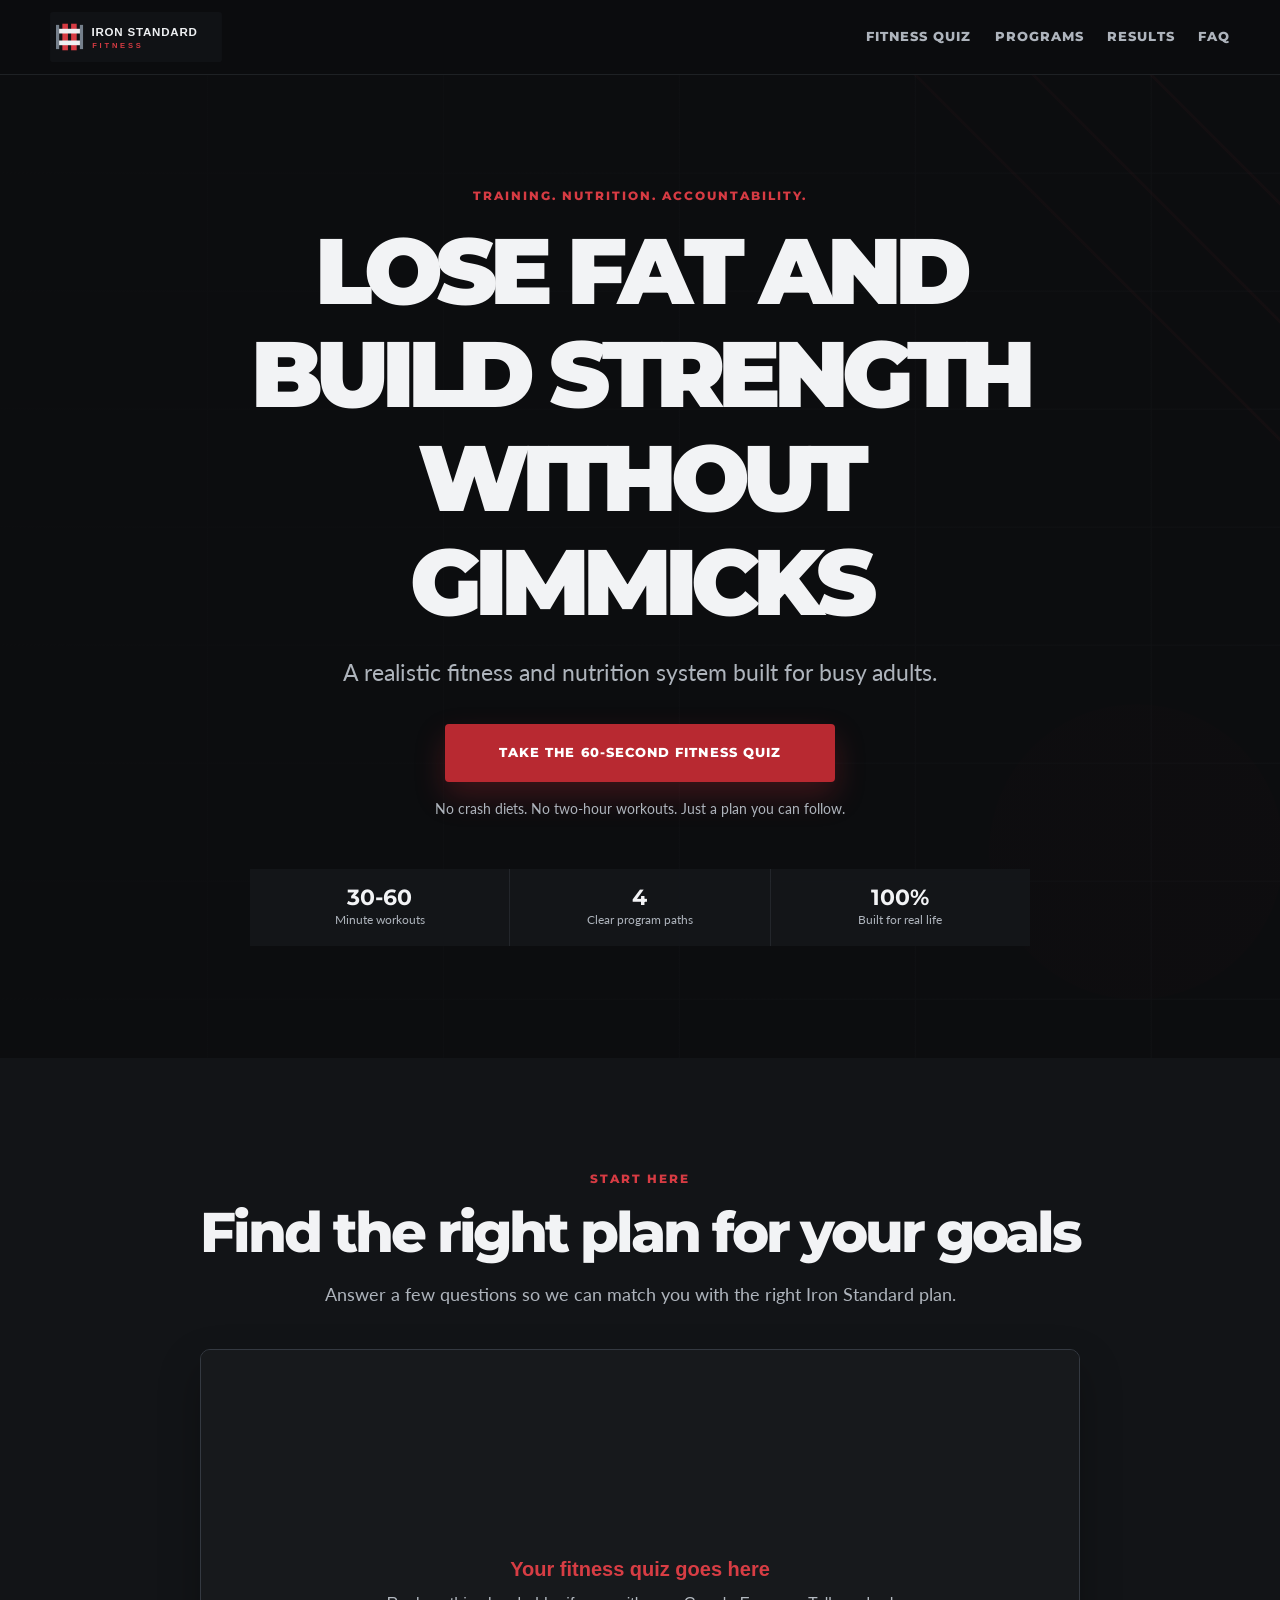
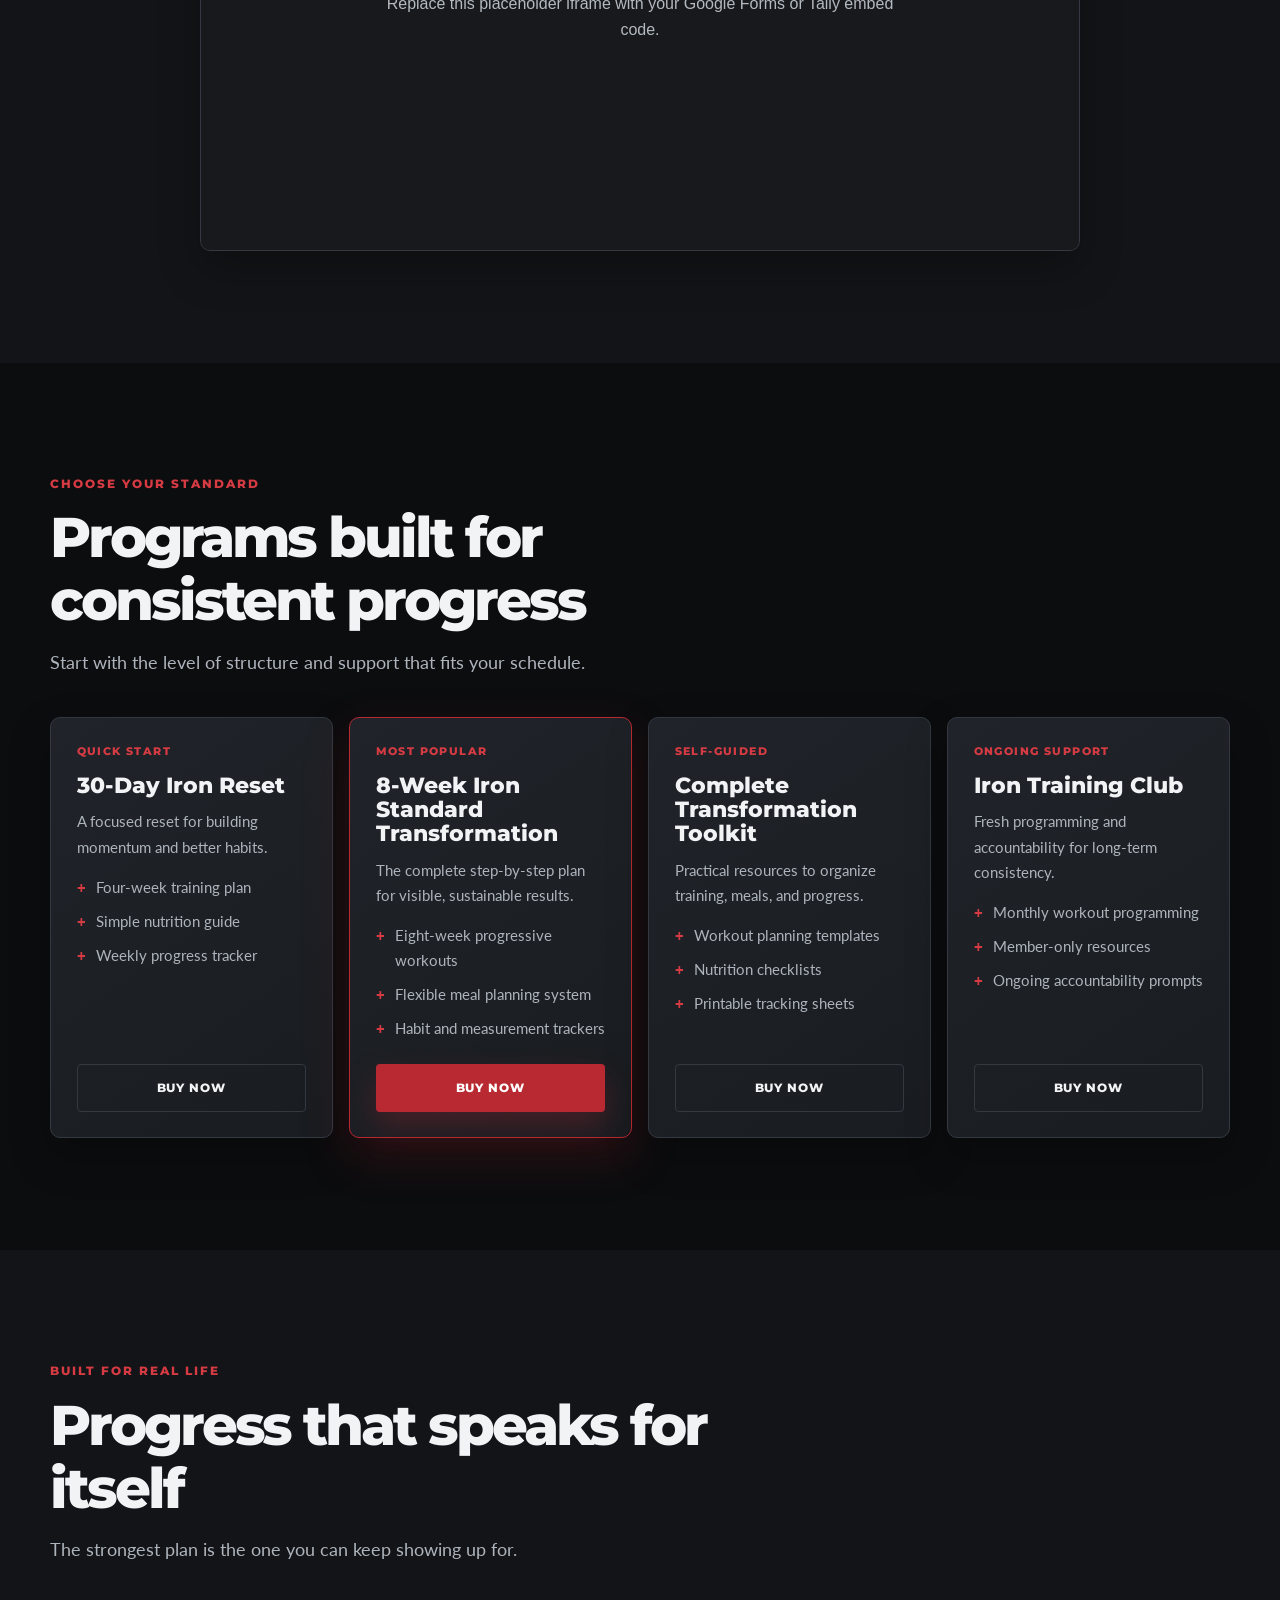
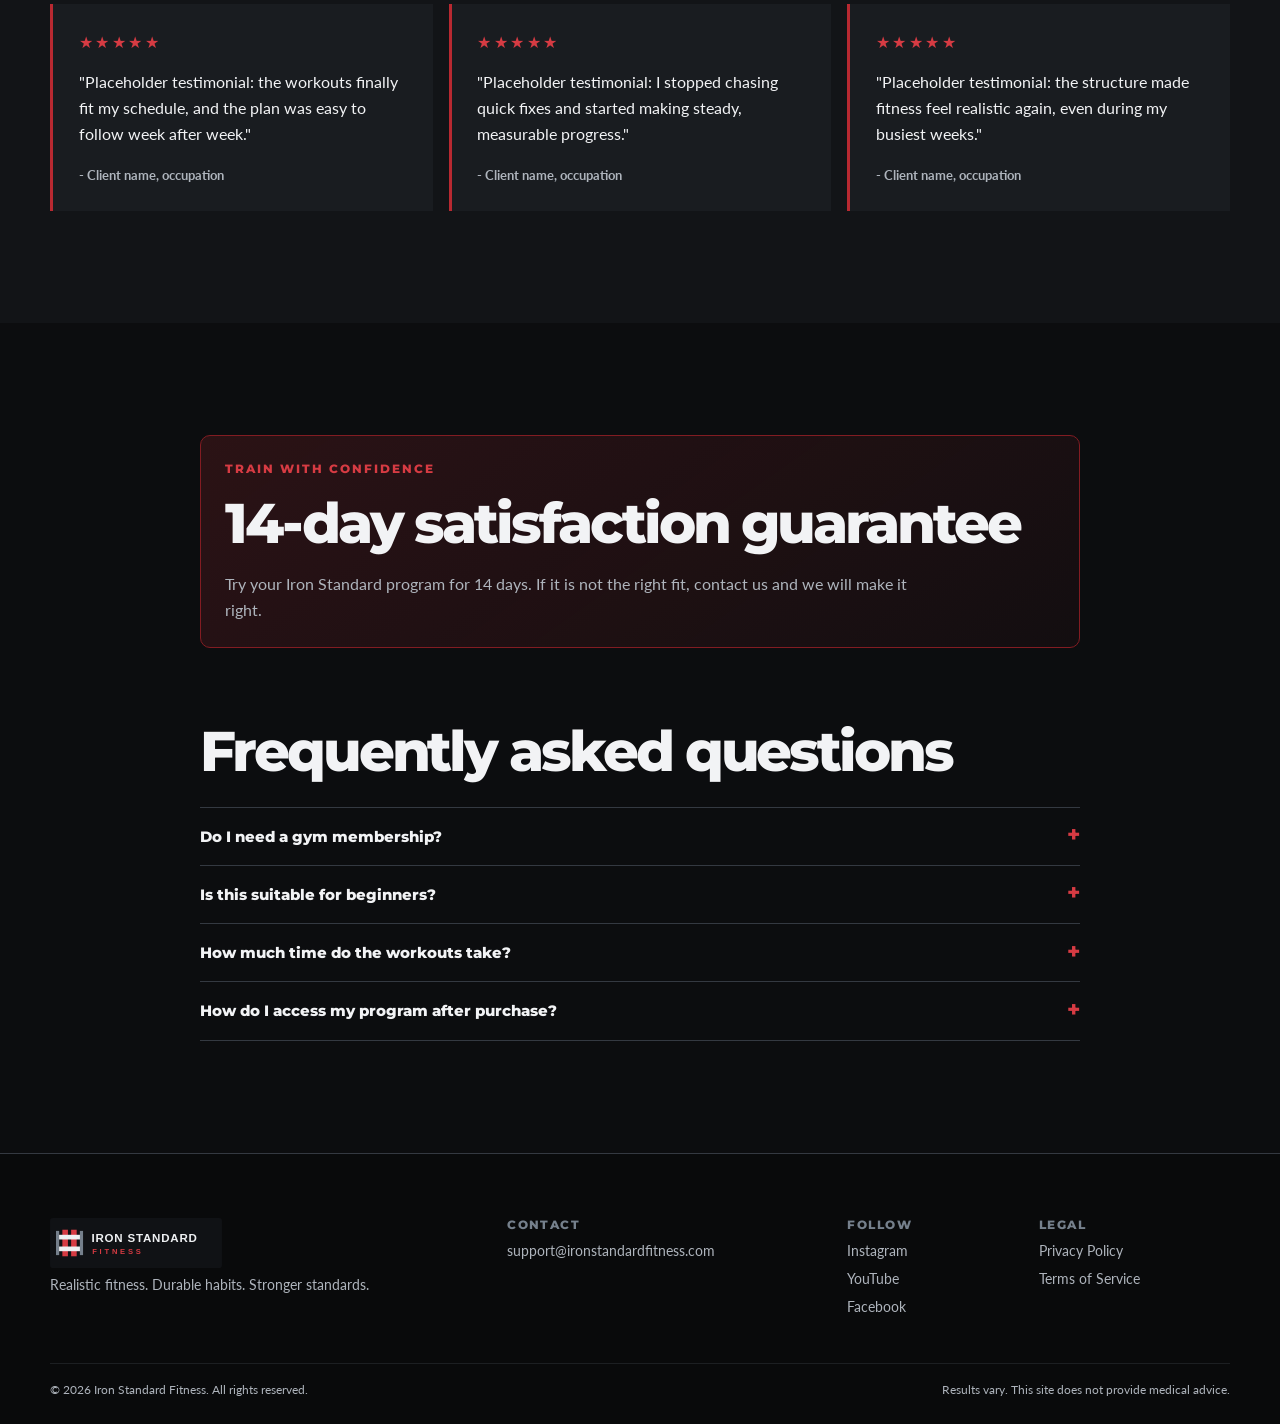
==== index.html @ e40dd0b7 "Create Iron Standard Fitness landing page" ====
<!DOCTYPE html>
<html lang="en">
  <head>
    <meta charset="UTF-8">
    <meta name="viewport" content="width=device-width, initial-scale=1.0">
    <meta
      name="description"
      content="Iron Standard Fitness provides realistic training and nutrition plans for busy adults."
    >
    <title>Iron Standard Fitness | Strength Without Gimmicks</title>

    <link rel="preconnect" href="https://fonts.googleapis.com">
    <link rel="preconnect" href="https://fonts.gstatic.com" crossorigin>
    <link
      href="https://fonts.googleapis.com/css2?family=Lato:wght@400;700;900&family=Montserrat:wght@600;700;800;900&display=swap"
      rel="stylesheet"
    >
    <link rel="stylesheet" href="styles.css">

    <!--
      Optional: add the free Google Analytics tag here after creating a GA4 property.
      Replace G-XXXXXXXXXX with your Measurement ID, then uncomment the snippet.

      <script async src="https://www.googletagmanager.com/gtag/js?id=G-XXXXXXXXXX"></script>
      <script>
        window.dataLayer = window.dataLayer || [];
        function gtag(){dataLayer.push(arguments);}
        gtag('js', new Date());
        gtag('config', 'G-XXXXXXXXXX');
      </script>
    -->
  </head>
  <body>
    <a class="skip-link" href="#main-content">Skip to content</a>

    <header class="site-header">
      <div class="container nav-wrapper">
        <a class="brand" href="#top" aria-label="Iron Standard Fitness home">
          <img src="assets/iron-standard-logo.svg" alt="Iron Standard Fitness" width="216" height="64">
        </a>

        <button
          class="menu-toggle"
          type="button"
          aria-expanded="false"
          aria-controls="primary-navigation"
        >
          <span class="sr-only">Toggle navigation</span>
          <span></span>
          <span></span>
          <span></span>
        </button>

        <nav id="primary-navigation" class="site-nav" aria-label="Primary navigation">
          <a href="#quiz">Fitness Quiz</a>
          <a href="#programs">Programs</a>
          <a href="#results">Results</a>
          <a href="#faq">FAQ</a>
        </nav>
      </div>
    </header>

    <main id="main-content">
      <section id="top" class="hero section">
        <div class="container hero-content">
          <p class="eyebrow">Training. Nutrition. Accountability.</p>
          <h1>Lose fat and build strength without gimmicks</h1>
          <p class="hero-copy">
            A realistic fitness and nutrition system built for busy adults.
          </p>
          <a class="button button-primary hero-cta" href="#quiz">
            Take the 60-second Fitness Quiz
          </a>
          <p class="hero-note">No crash diets. No two-hour workouts. Just a plan you can follow.</p>

          <div class="hero-points" aria-label="Iron Standard benefits">
            <div>
              <strong>30-60</strong>
              <span>Minute workouts</span>
            </div>
            <div>
              <strong>4</strong>
              <span>Clear program paths</span>
            </div>
            <div>
              <strong>100%</strong>
              <span>Built for real life</span>
            </div>
          </div>
        </div>
      </section>

      <section id="quiz" class="quiz section section-muted">
        <div class="container narrow">
          <p class="eyebrow">Start Here</p>
          <h2>Find the right plan for your goals</h2>
          <p class="section-copy">
            Answer a few questions so we can match you with the right Iron Standard plan.
          </p>

          <div class="quiz-frame-wrapper">
            <!--
              Replace the iframe below with the embed code from your free Google Form or
              Tally form. For Google Forms, choose Send > Embed HTML and paste that iframe.
              For Tally, choose Share > Embed and paste the generated iframe.
            -->
            <iframe
              class="quiz-frame"
              title="Iron Standard fitness quiz placeholder"
              loading="lazy"
              srcdoc="
                <!DOCTYPE html>
                <html lang='en'>
                  <head>
                    <meta name='viewport' content='width=device-width, initial-scale=1'>
                    <style>
                      body { display:grid; min-height:100vh; place-items:center; margin:0; padding:24px; background:#17191c; color:#eef0f2; font-family:Arial,sans-serif; text-align:center; box-sizing:border-box; }
                      div { max-width:520px; }
                      strong { display:block; color:#d73d44; font-size:20px; margin-bottom:10px; }
                      p { color:#b4bac1; line-height:1.6; margin:0; }
                    </style>
                  </head>
                  <body>
                    <div>
                      <strong>Your fitness quiz goes here</strong>
                      <p>Replace this placeholder iframe with your Google Forms or Tally embed code.</p>
                    </div>
                  </body>
                </html>
              "
            ></iframe>
          </div>
        </div>
      </section>

      <section id="programs" class="programs section">
        <div class="container">
          <div class="section-heading">
            <p class="eyebrow">Choose Your Standard</p>
            <h2>Programs built for consistent progress</h2>
            <p class="section-copy">
              Start with the level of structure and support that fits your schedule.
            </p>
          </div>

          <div class="program-grid">
            <article class="program-card">
              <p class="card-label">Quick Start</p>
              <h3>30-Day Iron Reset</h3>
              <p class="card-description">A focused reset for building momentum and better habits.</p>
              <ul>
                <li>Four-week training plan</li>
                <li>Simple nutrition guide</li>
                <li>Weekly progress tracker</li>
              </ul>
              <!-- Replace href="#" with the Gumroad product link, such as https://gumroad.com/l/productID -->
              <a class="button button-secondary" href="#">Buy Now</a>
            </article>

            <article class="program-card program-card-featured">
              <p class="card-label">Most Popular</p>
              <h3>8-Week Iron Standard Transformation</h3>
              <p class="card-description">The complete step-by-step plan for visible, sustainable results.</p>
              <ul>
                <li>Eight-week progressive workouts</li>
                <li>Flexible meal planning system</li>
                <li>Habit and measurement trackers</li>
              </ul>
              <!-- Replace href="#" with the Gumroad product link, such as https://gumroad.com/l/productID -->
              <a class="button button-primary" href="#">Buy Now</a>
            </article>

            <article class="program-card">
              <p class="card-label">Self-Guided</p>
              <h3>Complete Transformation Toolkit</h3>
              <p class="card-description">Practical resources to organize training, meals, and progress.</p>
              <ul>
                <li>Workout planning templates</li>
                <li>Nutrition checklists</li>
                <li>Printable tracking sheets</li>
              </ul>
              <!-- Replace href="#" with the Gumroad product link, such as https://gumroad.com/l/productID -->
              <a class="button button-secondary" href="#">Buy Now</a>
            </article>

            <article class="program-card">
              <p class="card-label">Ongoing Support</p>
              <h3>Iron Training Club</h3>
              <p class="card-description">Fresh programming and accountability for long-term consistency.</p>
              <ul>
                <li>Monthly workout programming</li>
                <li>Member-only resources</li>
                <li>Ongoing accountability prompts</li>
              </ul>
              <!-- Replace href="#" with the Gumroad product link, such as https://gumroad.com/l/productID -->
              <a class="button button-secondary" href="#">Buy Now</a>
            </article>
          </div>
        </div>
      </section>

      <section id="results" class="testimonials section section-muted">
        <div class="container">
          <div class="section-heading">
            <p class="eyebrow">Built for Real Life</p>
            <h2>Progress that speaks for itself</h2>
            <p class="section-copy">
              The strongest plan is the one you can keep showing up for.
            </p>
          </div>

          <!-- Replace these placeholders with real client quotes, used with written permission. -->
          <div class="testimonial-grid">
            <figure class="testimonial-card">
              <div class="stars" aria-label="5 out of 5 stars">&#9733;&#9733;&#9733;&#9733;&#9733;</div>
              <blockquote>
                "Placeholder testimonial: the workouts finally fit my schedule, and the plan was
                easy to follow week after week."
              </blockquote>
              <figcaption>- Client name, occupation</figcaption>
            </figure>

            <figure class="testimonial-card">
              <div class="stars" aria-label="5 out of 5 stars">&#9733;&#9733;&#9733;&#9733;&#9733;</div>
              <blockquote>
                "Placeholder testimonial: I stopped chasing quick fixes and started making steady,
                measurable progress."
              </blockquote>
              <figcaption>- Client name, occupation</figcaption>
            </figure>

            <figure class="testimonial-card">
              <div class="stars" aria-label="5 out of 5 stars">&#9733;&#9733;&#9733;&#9733;&#9733;</div>
              <blockquote>
                "Placeholder testimonial: the structure made fitness feel realistic again, even
                during my busiest weeks."
              </blockquote>
              <figcaption>- Client name, occupation</figcaption>
            </figure>
          </div>
        </div>
      </section>

      <section id="faq" class="faq section">
        <div class="container narrow">
          <div class="guarantee">
            <p class="eyebrow">Train With Confidence</p>
            <h2>14-day satisfaction guarantee</h2>
            <p>
              Try your Iron Standard program for 14 days. If it is not the right fit, contact us
              and we will make it right.
            </p>
          </div>

          <div class="faq-list">
            <h2>Frequently asked questions</h2>

            <details>
              <summary>Do I need a gym membership?</summary>
              <p>
                Not necessarily. Choose the program that matches your equipment and schedule.
                Each plan clearly explains what you need before you begin.
              </p>
            </details>

            <details>
              <summary>Is this suitable for beginners?</summary>
              <p>
                Yes. The plans are designed to be practical and easy to follow. Always consult a
                qualified healthcare professional before starting a new exercise program.
              </p>
            </details>

            <details>
              <summary>How much time do the workouts take?</summary>
              <p>
                Most sessions are designed to fit into 30 to 60 minutes, making them realistic for
                busy adults.
              </p>
            </details>

            <details>
              <summary>How do I access my program after purchase?</summary>
              <p>
                Gumroad will send your receipt and product access details to the email address used
                at checkout.
              </p>
            </details>
          </div>
        </div>
      </section>
    </main>

    <footer class="site-footer">
      <div class="container footer-grid">
        <div>
          <a class="brand footer-brand" href="#top" aria-label="Iron Standard Fitness home">
            <img src="assets/iron-standard-logo.svg" alt="Iron Standard Fitness" width="216" height="64">
          </a>
          <p>Realistic fitness. Durable habits. Stronger standards.</p>
        </div>

        <div>
          <h2>Contact</h2>
          <a href="mailto:support@ironstandardfitness.com">support@ironstandardfitness.com</a>
        </div>

        <div>
          <h2>Follow</h2>
          <a href="#" aria-label="Iron Standard Fitness on Instagram">Instagram</a>
          <a href="#" aria-label="Iron Standard Fitness on YouTube">YouTube</a>
          <a href="#" aria-label="Iron Standard Fitness on Facebook">Facebook</a>
        </div>

        <div>
          <h2>Legal</h2>
          <a href="#">Privacy Policy</a>
          <a href="#">Terms of Service</a>
        </div>
      </div>

      <div class="container footer-bottom">
        <p>&copy; <span id="current-year">2026</span> Iron Standard Fitness. All rights reserved.</p>
        <p>Results vary. This site does not provide medical advice.</p>
      </div>
    </footer>

    <!--
      Optional Gumroad checkout pop-up integration:
      1. Replace each product button href="#" with your Gumroad product URL:
         https://gumroad.com/l/productID
      2. Add class="gumroad-button" to each Gumroad anchor.
      3. Uncomment the free Gumroad script below before the closing body tag.

      <script src="https://gumroad.com/js/gumroad.js"></script>
    -->
    <script src="script.js"></script>
  </body>
</html>
---- styles.css ----
:root {
  --color-bg: #0c0d0f;
  --color-bg-soft: #121417;
  --color-panel: #191c20;
  --color-panel-raised: #20242a;
  --color-border: #343941;
  --color-text: #f2f3f5;
  --color-text-muted: #aeb4bc;
  --color-accent: #b82931;
  --color-accent-bright: #d63b43;
  --color-accent-dark: #821c22;
  --color-steel: #75808c;
  --shadow-card: 0 18px 42px rgba(0, 0, 0, 0.25);
  --shadow-accent: 0 14px 30px rgba(184, 41, 49, 0.28);
  --font-heading: "Montserrat", Arial, sans-serif;
  --font-body: "Lato", Arial, sans-serif;
  --container: 1180px;
  --radius: 10px;
}

* {
  box-sizing: border-box;
}

html {
  scroll-behavior: smooth;
}

body {
  margin: 0;
  background: var(--color-bg);
  color: var(--color-text);
  font-family: var(--font-body);
  font-size: 1rem;
  line-height: 1.65;
}

body.nav-open {
  overflow: hidden;
}

img {
  display: block;
  max-width: 100%;
}

a {
  color: inherit;
  text-decoration: none;
}

h1,
h2,
h3 {
  margin-top: 0;
  color: var(--color-text);
  font-family: var(--font-heading);
  line-height: 1.12;
}

h1 {
  max-width: 900px;
  margin-bottom: 1.25rem;
  font-size: clamp(2.65rem, 10vw, 5.8rem);
  font-weight: 900;
  letter-spacing: -0.075em;
  text-transform: uppercase;
}

h2 {
  margin-bottom: 1rem;
  font-size: clamp(2rem, 7vw, 3.5rem);
  font-weight: 800;
  letter-spacing: -0.055em;
}

h3 {
  margin-bottom: 0.8rem;
  font-size: 1.35rem;
  font-weight: 800;
}

p {
  margin-top: 0;
}

.container {
  width: min(100% - 2rem, var(--container));
  margin-inline: auto;
}

.narrow {
  max-width: 880px;
}

.section {
  padding: 5.5rem 0;
}

.section-muted {
  background: var(--color-bg-soft);
}

.section-heading {
  max-width: 740px;
  margin-bottom: 2.5rem;
}

.section-copy {
  max-width: 720px;
  margin-bottom: 2.5rem;
  color: var(--color-text-muted);
  font-size: 1.1rem;
}

.eyebrow {
  margin-bottom: 0.75rem;
  color: var(--color-accent-bright);
  font-family: var(--font-heading);
  font-size: 0.74rem;
  font-weight: 800;
  letter-spacing: 0.17em;
  text-transform: uppercase;
}

.skip-link {
  position: fixed;
  top: -100px;
  left: 1rem;
  z-index: 100;
  padding: 0.7rem 1rem;
  background: var(--color-text);
  color: var(--color-bg);
  font-weight: 900;
}

.skip-link:focus {
  top: 1rem;
}

.site-header {
  position: sticky;
  top: 0;
  z-index: 20;
  border-bottom: 1px solid rgba(117, 128, 140, 0.18);
  background: rgba(12, 13, 15, 0.94);
  backdrop-filter: blur(16px);
}

.nav-wrapper {
  display: flex;
  min-height: 74px;
  align-items: center;
  justify-content: space-between;
}

.brand img {
  width: 172px;
  height: auto;
}

.menu-toggle {
  display: grid;
  width: 46px;
  height: 42px;
  cursor: pointer;
  place-content: center;
  gap: 5px;
  border: 1px solid var(--color-border);
  border-radius: 6px;
  background: transparent;
}

.menu-toggle span:not(.sr-only) {
  display: block;
  width: 20px;
  height: 2px;
  background: var(--color-text);
  transition: transform 180ms ease, opacity 180ms ease;
}

.menu-toggle[aria-expanded="true"] span:nth-of-type(2) {
  transform: translateY(7px) rotate(45deg);
}

.menu-toggle[aria-expanded="true"] span:nth-of-type(3) {
  opacity: 0;
}

.menu-toggle[aria-expanded="true"] span:nth-of-type(4) {
  transform: translateY(-7px) rotate(-45deg);
}

.site-nav {
  position: fixed;
  inset: 74px 0 auto;
  display: none;
  padding: 1.4rem 1rem 1.6rem;
  border-bottom: 1px solid var(--color-border);
  background: var(--color-bg-soft);
  box-shadow: var(--shadow-card);
}

.site-nav.is-open {
  display: grid;
  gap: 0.2rem;
}

.site-nav a {
  padding: 0.8rem 0;
  color: var(--color-text-muted);
  font-family: var(--font-heading);
  font-size: 0.82rem;
  font-weight: 800;
  letter-spacing: 0.08em;
  text-transform: uppercase;
  transition: color 180ms ease;
}

.site-nav a:hover,
.site-nav a:focus-visible {
  color: var(--color-accent-bright);
}

.hero {
  display: grid;
  min-height: calc(100vh - 74px);
  align-items: center;
  background:
    linear-gradient(90deg, rgba(12, 13, 15, 0.98), rgba(12, 13, 15, 0.79)),
    url("assets/hero-grid.svg") center / cover;
  text-align: center;
}

.hero-content {
  display: grid;
  justify-items: center;
}

.hero-copy {
  max-width: 660px;
  margin-bottom: 2rem;
  color: var(--color-text-muted);
  font-size: clamp(1.12rem, 3.6vw, 1.42rem);
}

.hero-note {
  margin: 1rem 0 0;
  color: var(--color-text-muted);
  font-size: 0.87rem;
}

.button {
  display: inline-flex;
  min-height: 48px;
  align-items: center;
  justify-content: center;
  padding: 0.8rem 1.1rem;
  border: 1px solid transparent;
  border-radius: 4px;
  font-family: var(--font-heading);
  font-size: 0.78rem;
  font-weight: 800;
  letter-spacing: 0.08em;
  line-height: 1.3;
  text-align: center;
  text-transform: uppercase;
  transition: background-color 180ms ease, border-color 180ms ease, box-shadow 180ms ease,
    transform 180ms ease;
}

.button:hover,
.button:focus-visible {
  transform: translateY(-3px);
}

.button-primary {
  background: var(--color-accent);
  color: #ffffff;
  box-shadow: var(--shadow-accent);
}

.button-primary:hover,
.button-primary:focus-visible {
  background: var(--color-accent-bright);
}

.button-secondary {
  border-color: var(--color-border);
  background: transparent;
  color: var(--color-text);
}

.button-secondary:hover,
.button-secondary:focus-visible {
  border-color: var(--color-accent-bright);
  background: var(--color-accent-dark);
}

.hero-cta {
  width: min(100%, 390px);
  min-height: 58px;
  padding-inline: 1.45rem;
  font-size: 0.84rem;
}

.hero-points {
  display: grid;
  width: min(100%, 780px);
  margin-top: 3rem;
  gap: 1px;
  background: rgba(117, 128, 140, 0.22);
}

.hero-points div {
  display: grid;
  padding: 1rem 0.7rem;
  background: rgba(18, 20, 23, 0.92);
}

.hero-points strong {
  color: var(--color-text);
  font-family: var(--font-heading);
  font-size: 1.35rem;
  line-height: 1.15;
}

.hero-points span {
  color: var(--color-text-muted);
  font-size: 0.76rem;
}

.quiz {
  text-align: center;
}

.quiz .section-copy {
  margin-inline: auto;
}

.quiz-frame-wrapper {
  overflow: hidden;
  border: 1px solid var(--color-border);
  border-radius: var(--radius);
  background: var(--color-panel);
  box-shadow: var(--shadow-card);
}

.quiz-frame {
  display: block;
  width: 100%;
  min-height: 500px;
  border: 0;
}

.program-grid {
  display: grid;
  gap: 1rem;
}

.program-card {
  display: flex;
  min-height: 100%;
  flex-direction: column;
  padding: 1.35rem;
  border: 1px solid var(--color-border);
  border-radius: var(--radius);
  background: linear-gradient(145deg, var(--color-panel-raised), var(--color-panel));
  box-shadow: var(--shadow-card);
}

.program-card-featured {
  border-color: var(--color-accent);
  box-shadow: 0 18px 46px rgba(130, 28, 34, 0.26);
}

.card-label {
  margin-bottom: 0.7rem;
  color: var(--color-accent-bright);
  font-family: var(--font-heading);
  font-size: 0.68rem;
  font-weight: 800;
  letter-spacing: 0.13em;
  text-transform: uppercase;
}

.card-description {
  color: var(--color-text-muted);
  font-size: 0.95rem;
}

.program-card ul {
  display: grid;
  margin: 0 0 1.45rem;
  padding: 0;
  gap: 0.6rem;
  color: var(--color-text-muted);
  font-size: 0.93rem;
  list-style: none;
}

.program-card li {
  position: relative;
  padding-left: 1.2rem;
}

.program-card li::before {
  position: absolute;
  top: 0;
  left: 0;
  color: var(--color-accent-bright);
  content: "+";
  font-weight: 900;
}

.program-card .button {
  width: 100%;
  margin-top: auto;
}

.testimonial-grid {
  display: grid;
  gap: 1rem;
}

.testimonial-card {
  margin: 0;
  padding: 1.35rem;
  border-left: 3px solid var(--color-accent);
  background: var(--color-panel);
}

.stars {
  margin-bottom: 0.8rem;
  color: var(--color-accent-bright);
  font-size: 0.98rem;
  letter-spacing: 0.16em;
}

blockquote {
  margin: 0 0 1rem;
  color: var(--color-text);
  font-size: 1rem;
}

figcaption {
  color: var(--color-text-muted);
  font-size: 0.84rem;
  font-weight: 700;
}

.guarantee {
  margin-bottom: 4.5rem;
  padding: 1.5rem;
  border: 1px solid var(--color-accent-dark);
  border-radius: var(--radius);
  background: linear-gradient(145deg, rgba(184, 41, 49, 0.18), rgba(130, 28, 34, 0.06));
}

.guarantee p:last-child {
  max-width: 700px;
  margin-bottom: 0;
  color: var(--color-text-muted);
}

.faq-list h2 {
  margin-bottom: 1.5rem;
}

details {
  border-top: 1px solid var(--color-border);
}

details:last-child {
  border-bottom: 1px solid var(--color-border);
}

summary {
  position: relative;
  padding: 1rem 2rem 1rem 0;
  cursor: pointer;
  font-family: var(--font-heading);
  font-size: 0.95rem;
  font-weight: 800;
  list-style: none;
}

summary::-webkit-details-marker {
  display: none;
}

summary::after {
  position: absolute;
  top: 0.95rem;
  right: 0;
  color: var(--color-accent-bright);
  content: "+";
  font-size: 1.4rem;
  line-height: 1;
}

details[open] summary::after {
  content: "-";
}

details p {
  padding-right: 1.5rem;
  color: var(--color-text-muted);
}

.site-footer {
  padding: 4rem 0 1.5rem;
  border-top: 1px solid var(--color-border);
  background: #090a0b;
}

.footer-grid {
  display: grid;
  gap: 2rem;
}

.footer-brand {
  display: inline-block;
  margin-bottom: 0.7rem;
}

.site-footer h2 {
  margin-bottom: 0.55rem;
  color: var(--color-steel);
  font-size: 0.76rem;
  letter-spacing: 0.12em;
  text-transform: uppercase;
}

.site-footer p,
.site-footer a {
  color: var(--color-text-muted);
  font-size: 0.86rem;
}

.site-footer a {
  display: block;
  width: fit-content;
  margin-bottom: 0.32rem;
  transition: color 180ms ease;
}

.site-footer a:hover,
.site-footer a:focus-visible {
  color: var(--color-accent-bright);
}

.footer-bottom {
  display: flex;
  margin-top: 2.5rem;
  flex-direction: column;
  gap: 0.2rem;
  padding-top: 1rem;
  border-top: 1px solid rgba(117, 128, 140, 0.18);
}

.footer-bottom p {
  margin-bottom: 0;
  font-size: 0.74rem;
}

.sr-only {
  position: absolute;
  width: 1px;
  height: 1px;
  overflow: hidden;
  margin: -1px;
  padding: 0;
  border: 0;
  clip: rect(0, 0, 0, 0);
  white-space: nowrap;
}

@media (min-width: 520px) {
  .hero-points {
    grid-template-columns: repeat(3, 1fr);
  }

  .footer-grid {
    grid-template-columns: repeat(2, 1fr);
  }
}

@media (min-width: 760px) {
  .section {
    padding: 7rem 0;
  }

  .menu-toggle {
    display: none;
  }

  .site-nav {
    position: static;
    display: flex;
    gap: 1.45rem;
    padding: 0;
    border: 0;
    background: transparent;
    box-shadow: none;
  }

  .site-nav a {
    padding: 0.5rem 0;
  }

  .program-grid,
  .testimonial-grid {
    grid-template-columns: repeat(2, 1fr);
  }

  .program-card,
  .testimonial-card {
    padding: 1.6rem;
  }

  .footer-grid {
    grid-template-columns: 2fr 1.45fr 0.75fr 0.9fr;
  }

  .footer-bottom {
    flex-direction: row;
    justify-content: space-between;
  }
}

@media (min-width: 1100px) {
  .program-grid {
    grid-template-columns: repeat(4, 1fr);
  }

  .testimonial-grid {
    grid-template-columns: repeat(3, 1fr);
  }
}

@media (prefers-reduced-motion: reduce) {
  *,
  *::before,
  *::after {
    scroll-behavior: auto !important;
    transition-duration: 0.01ms !important;
  }
}
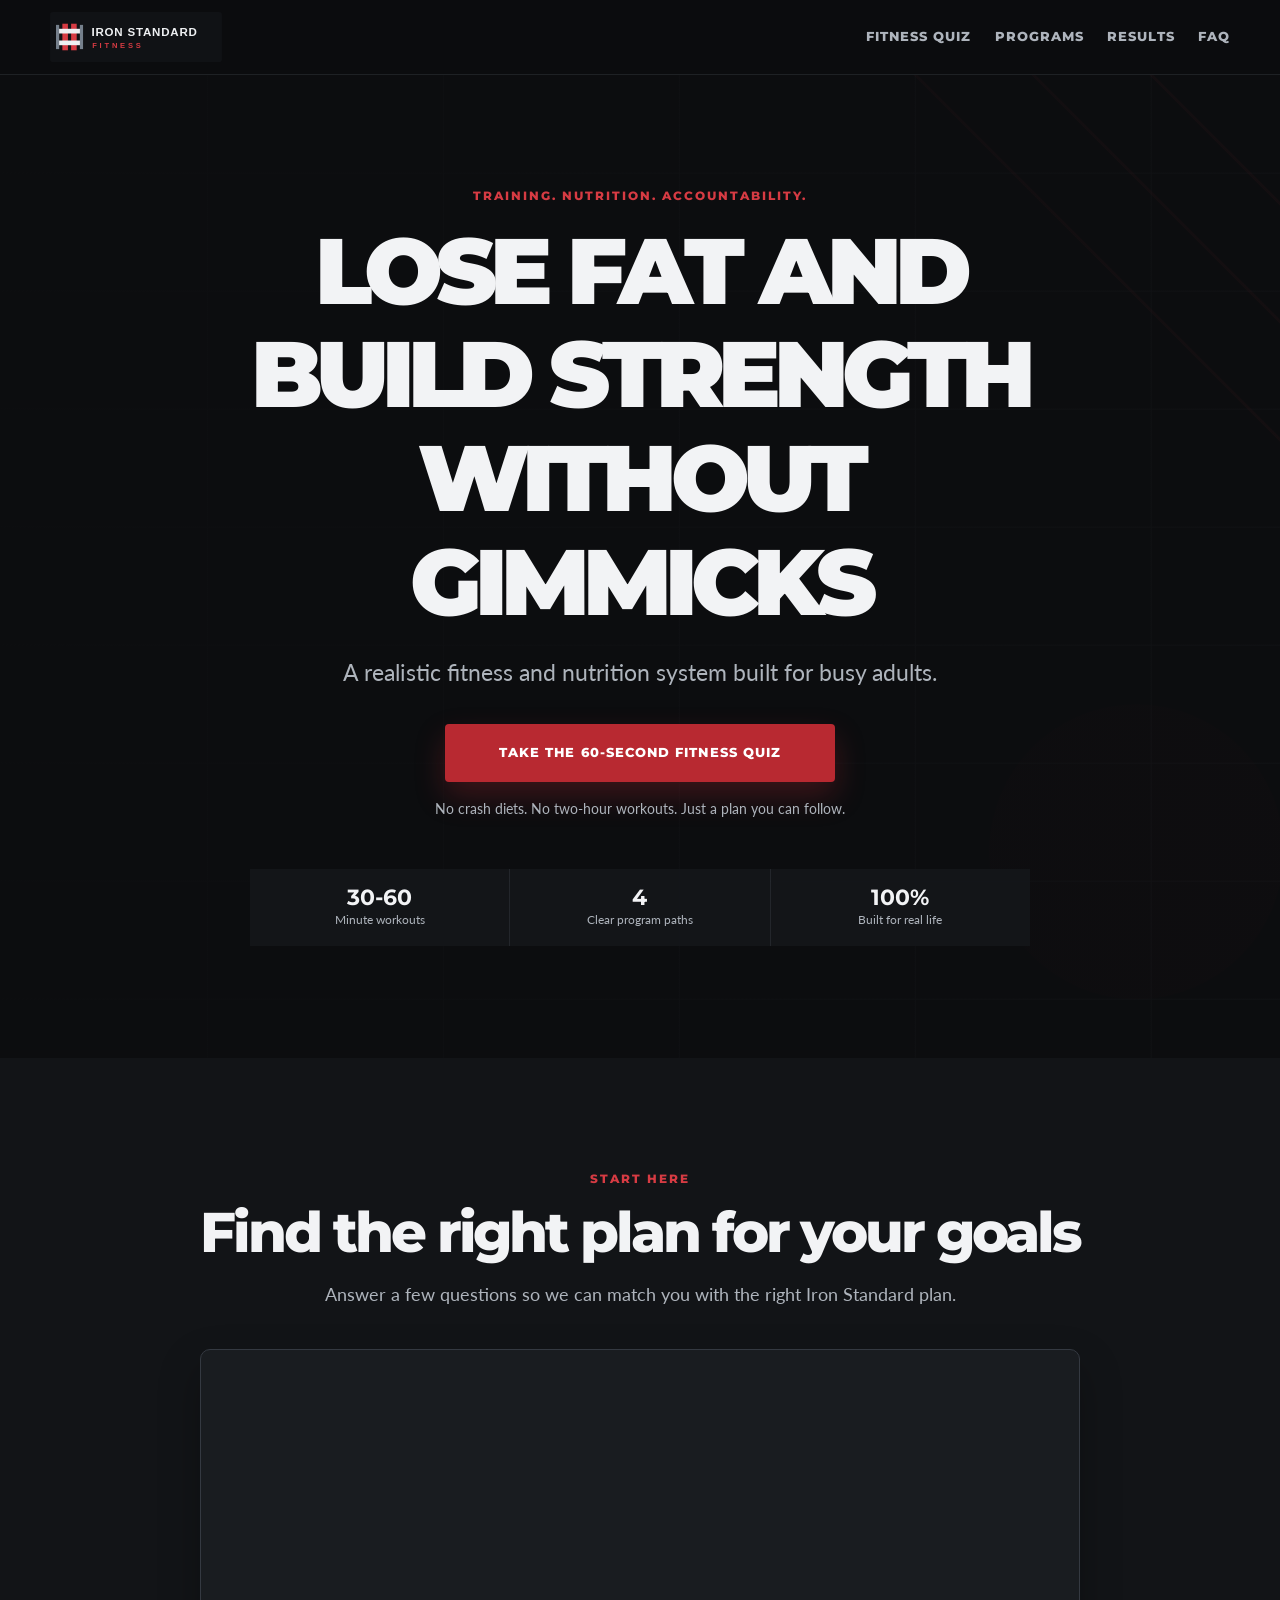
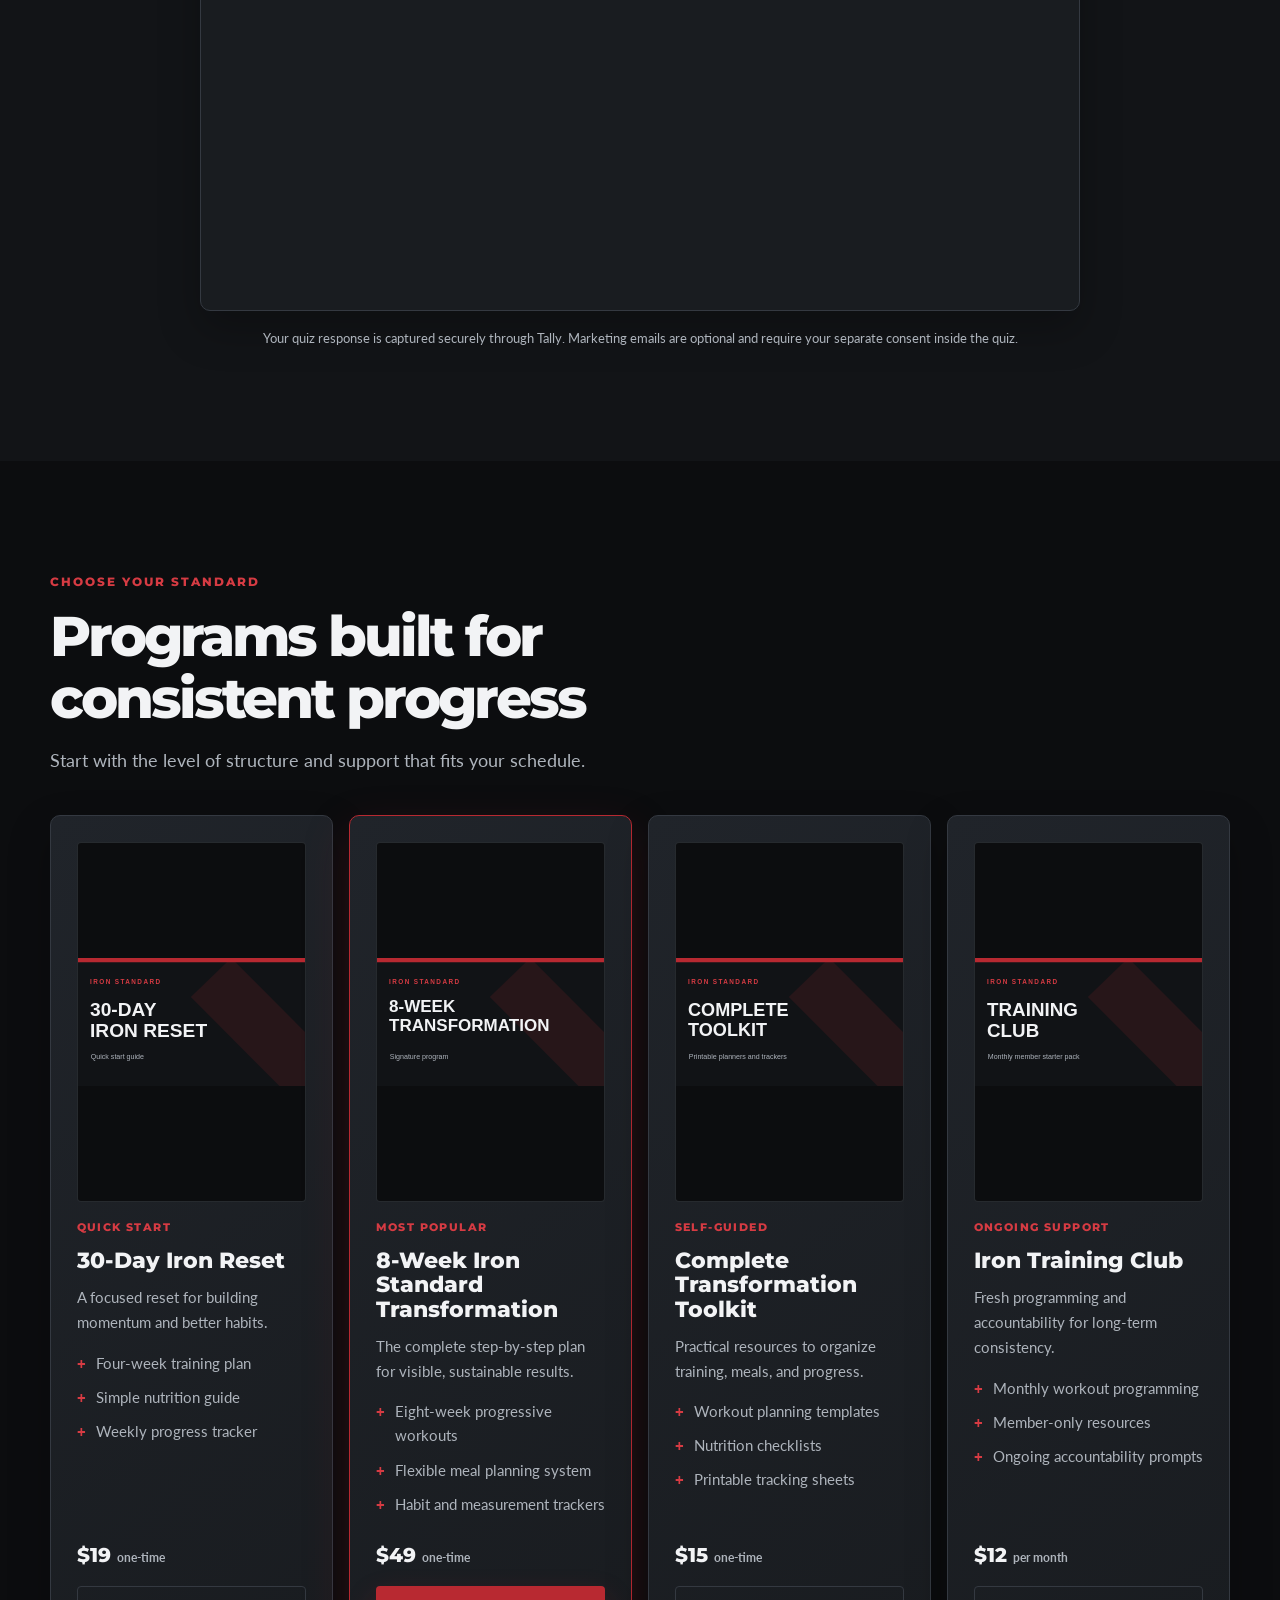
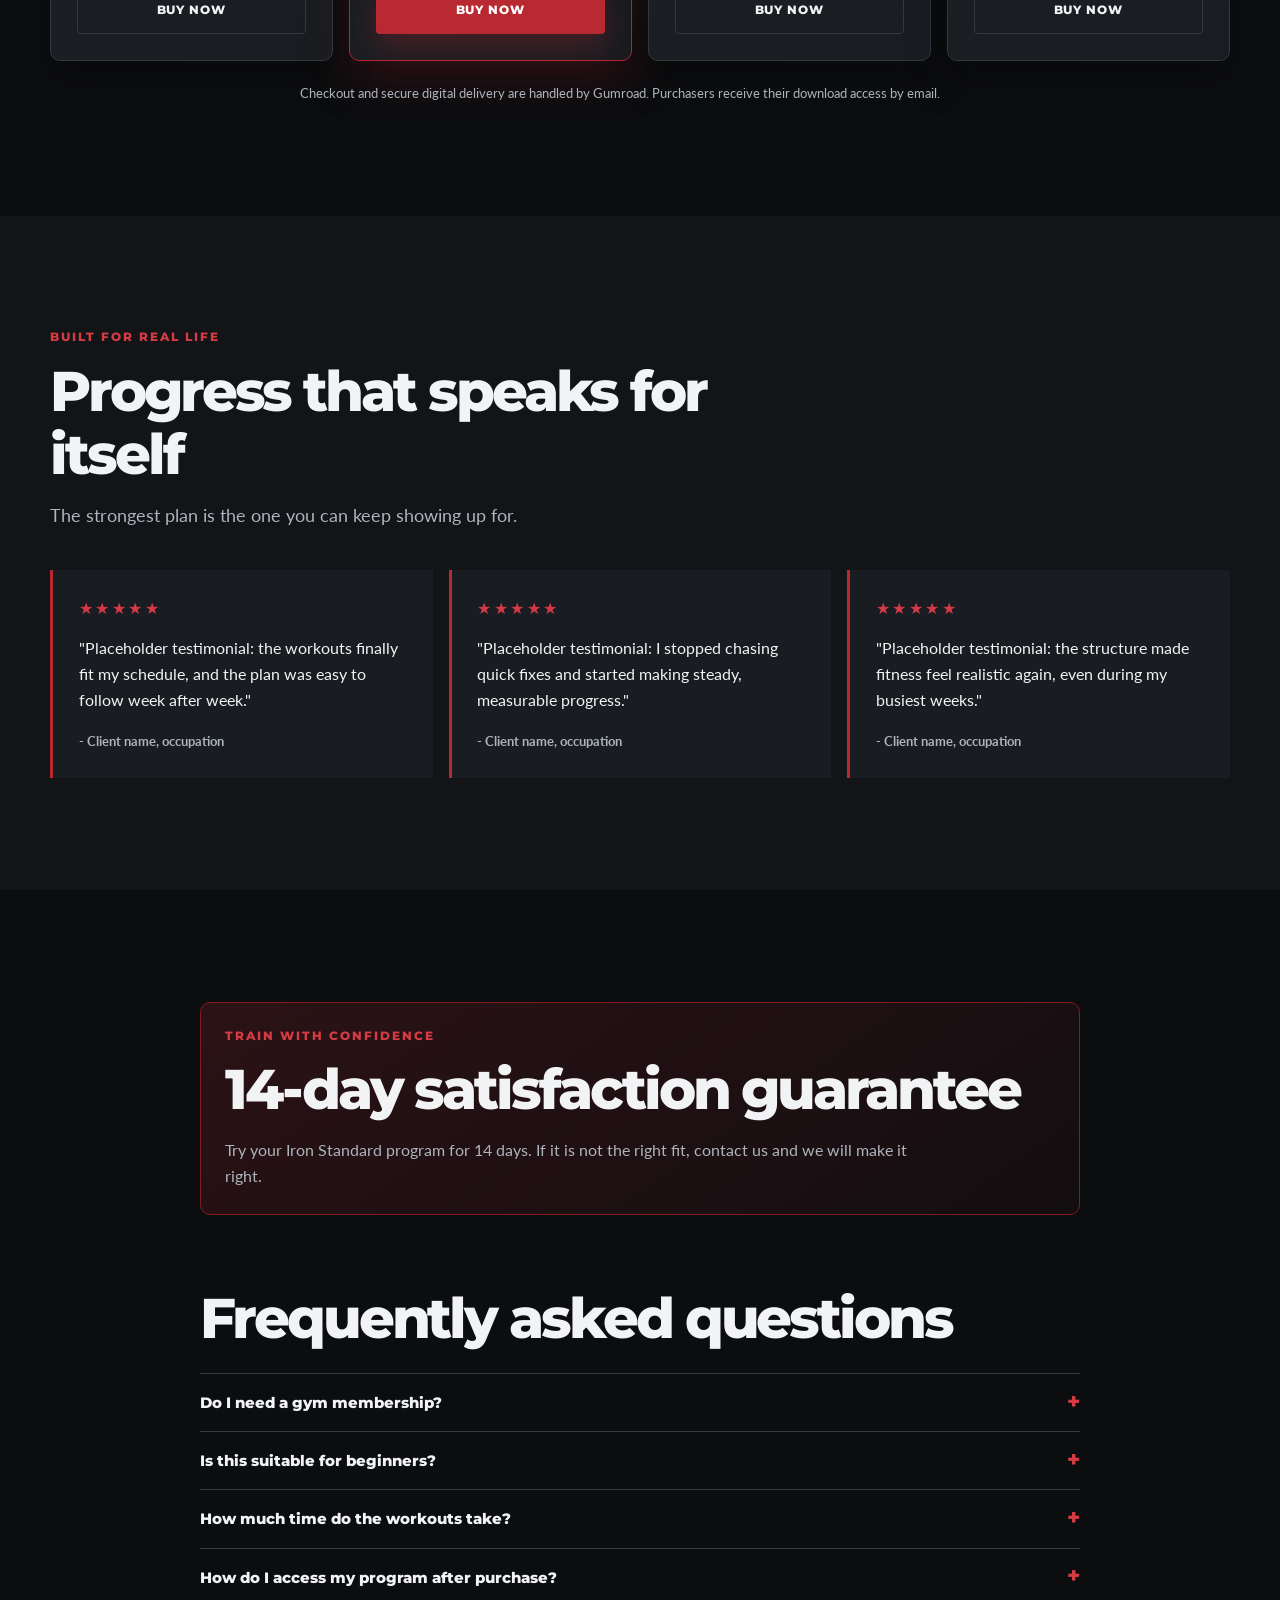
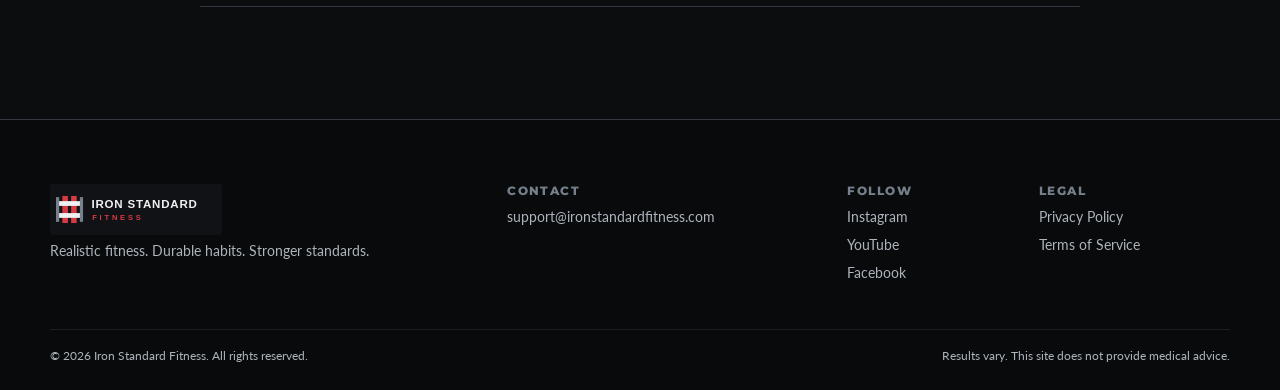
==== commit 402dc666: "Launch fitness quiz and Gumroad product storefront" ====
--- a/index.html
+++ b/index.html
@@ -16,6 +16,7 @@
       rel="stylesheet"
     >
     <link rel="stylesheet" href="styles.css">
+    <script src="https://tally.so/widgets/embed.js"></script>
 
     <!--
       Optional: add the free Google Analytics tag here after creating a GA4 property.
@@ -100,36 +101,30 @@
 
           <div class="quiz-frame-wrapper">
             <!--
-              Replace the iframe below with the embed code from your free Google Form or
-              Tally form. For Google Forms, choose Send > Embed HTML and paste that iframe.
-              For Tally, choose Share > Embed and paste the generated iframe.
+              This free Tally standard embed captures quiz submissions in the Tally dashboard.
+              The email question is used for lead follow-up. Marketing consent is optional.
             -->
             <iframe
               class="quiz-frame"
-              title="Iron Standard fitness quiz placeholder"
+              data-tally-src="https://tally.so/embed/EkMYR4?alignLeft=1&hideTitle=1&transparentBackground=1&dynamicHeight=1"
+              src="https://tally.so/embed/EkMYR4?alignLeft=1&hideTitle=1&transparentBackground=1"
+              title="Iron Standard 60-Second Fitness Quiz"
               loading="lazy"
-              srcdoc="
-                <!DOCTYPE html>
-                <html lang='en'>
-                  <head>
-                    <meta name='viewport' content='width=device-width, initial-scale=1'>
-                    <style>
-                      body { display:grid; min-height:100vh; place-items:center; margin:0; padding:24px; background:#17191c; color:#eef0f2; font-family:Arial,sans-serif; text-align:center; box-sizing:border-box; }
-                      div { max-width:520px; }
-                      strong { display:block; color:#d73d44; font-size:20px; margin-bottom:10px; }
-                      p { color:#b4bac1; line-height:1.6; margin:0; }
-                    </style>
-                  </head>
-                  <body>
-                    <div>
-                      <strong>Your fitness quiz goes here</strong>
-                      <p>Replace this placeholder iframe with your Google Forms or Tally embed code.</p>
-                    </div>
-                  </body>
-                </html>
-              "
+              width="100%"
+              height="560"
+              frameborder="0"
+              marginheight="0"
+              marginwidth="0"
             ></iframe>
           </div>
+          <p class="quiz-privacy">
+            Your quiz response is captured securely through Tally. Marketing emails are optional
+            and require your separate consent inside the quiz.
+          </p>
+          <p class="quiz-success" hidden>
+            Quiz received. Review the programs below and choose the starting point that fits your
+            schedule.
+          </p>
         </div>
       </section>
 
@@ -145,6 +140,14 @@
 
           <div class="program-grid">
             <article class="program-card">
+              <img
+                class="program-art"
+                src="assets/product-reset.svg"
+                alt=""
+                width="640"
+                height="360"
+                loading="lazy"
+              >
               <p class="card-label">Quick Start</p>
               <h3>30-Day Iron Reset</h3>
               <p class="card-description">A focused reset for building momentum and better habits.</p>
@@ -153,11 +156,20 @@
                 <li>Simple nutrition guide</li>
                 <li>Weekly progress tracker</li>
               </ul>
-              <!-- Replace href="#" with the Gumroad product link, such as https://gumroad.com/l/productID -->
-              <a class="button button-secondary" href="#">Buy Now</a>
+              <p class="program-price">$19 <span>one-time</span></p>
+              <!-- Gumroad product URL is applied from STORE_CONFIG in script.js after seller setup. -->
+              <a class="button button-secondary product-button" href="#" data-product="reset">Coming Soon</a>
             </article>
 
             <article class="program-card program-card-featured">
+              <img
+                class="program-art"
+                src="assets/product-transformation.svg"
+                alt=""
+                width="640"
+                height="360"
+                loading="lazy"
+              >
               <p class="card-label">Most Popular</p>
               <h3>8-Week Iron Standard Transformation</h3>
               <p class="card-description">The complete step-by-step plan for visible, sustainable results.</p>
@@ -166,11 +178,20 @@
                 <li>Flexible meal planning system</li>
                 <li>Habit and measurement trackers</li>
               </ul>
-              <!-- Replace href="#" with the Gumroad product link, such as https://gumroad.com/l/productID -->
-              <a class="button button-primary" href="#">Buy Now</a>
+              <p class="program-price">$49 <span>one-time</span></p>
+              <!-- Gumroad product URL is applied from STORE_CONFIG in script.js after seller setup. -->
+              <a class="button button-primary product-button" href="#" data-product="transformation">Coming Soon</a>
             </article>
 
             <article class="program-card">
+              <img
+                class="program-art"
+                src="assets/product-toolkit.svg"
+                alt=""
+                width="640"
+                height="360"
+                loading="lazy"
+              >
               <p class="card-label">Self-Guided</p>
               <h3>Complete Transformation Toolkit</h3>
               <p class="card-description">Practical resources to organize training, meals, and progress.</p>
@@ -179,11 +200,20 @@
                 <li>Nutrition checklists</li>
                 <li>Printable tracking sheets</li>
               </ul>
-              <!-- Replace href="#" with the Gumroad product link, such as https://gumroad.com/l/productID -->
-              <a class="button button-secondary" href="#">Buy Now</a>
+              <p class="program-price">$15 <span>one-time</span></p>
+              <!-- Gumroad product URL is applied from STORE_CONFIG in script.js after seller setup. -->
+              <a class="button button-secondary product-button" href="#" data-product="toolkit">Coming Soon</a>
             </article>
 
             <article class="program-card">
+              <img
+                class="program-art"
+                src="assets/product-club.svg"
+                alt=""
+                width="640"
+                height="360"
+                loading="lazy"
+              >
               <p class="card-label">Ongoing Support</p>
               <h3>Iron Training Club</h3>
               <p class="card-description">Fresh programming and accountability for long-term consistency.</p>
@@ -192,10 +222,15 @@
                 <li>Member-only resources</li>
                 <li>Ongoing accountability prompts</li>
               </ul>
-              <!-- Replace href="#" with the Gumroad product link, such as https://gumroad.com/l/productID -->
-              <a class="button button-secondary" href="#">Buy Now</a>
+              <p class="program-price">$12 <span>per month</span></p>
+              <!-- Gumroad product URL is applied from STORE_CONFIG in script.js after seller setup. -->
+              <a class="button button-secondary product-button" href="#" data-product="club">Coming Soon</a>
             </article>
           </div>
+          <p class="checkout-note">
+            Checkout and secure digital delivery are handled by Gumroad. Purchasers receive their
+            download access by email.
+          </p>
         </div>
       </section>
 
@@ -326,13 +361,10 @@
     </footer>
 
     <!--
-      Optional Gumroad checkout pop-up integration:
-      1. Replace each product button href="#" with your Gumroad product URL:
-         https://gumroad.com/l/productID
-      2. Add class="gumroad-button" to each Gumroad anchor.
-      3. Uncomment the free Gumroad script below before the closing body tag.
-
-      <script src="https://gumroad.com/js/gumroad.js"></script>
+      Gumroad setup:
+      Paste each published Gumroad product URL into STORE_CONFIG in script.js.
+      Direct Gumroad links keep checkout reliable on a static GitHub Pages site.
+      Gumroad records the purchaser email entered during checkout and emails product access.
     -->
     <script src="script.js"></script>
   </body>
--- a/styles.css
+++ b/styles.css
@@ -349,8 +349,24 @@
 .quiz-frame {
   display: block;
   width: 100%;
-  min-height: 500px;
+  min-height: 560px;
   border: 0;
+}
+
+.quiz-privacy,
+.quiz-success,
+.checkout-note {
+  margin: 1rem auto 0;
+  color: var(--color-text-muted);
+  font-size: 0.84rem;
+}
+
+.quiz-success {
+  padding: 0.8rem 1rem;
+  border: 1px solid var(--color-accent-dark);
+  border-radius: 5px;
+  background: rgba(184, 41, 49, 0.12);
+  color: var(--color-text);
 }
 
 .program-grid {
@@ -369,9 +385,32 @@
   box-shadow: var(--shadow-card);
 }
 
+.program-art {
+  width: 100%;
+  margin-bottom: 1.1rem;
+  border: 1px solid rgba(117, 128, 140, 0.25);
+  border-radius: 4px;
+  background: var(--color-bg);
+}
+
 .program-card-featured {
   border-color: var(--color-accent);
   box-shadow: 0 18px 46px rgba(130, 28, 34, 0.26);
+}
+
+.program-price {
+  margin: auto 0 0.85rem;
+  color: var(--color-text);
+  font-family: var(--font-heading);
+  font-size: 1.25rem;
+  font-weight: 800;
+}
+
+.program-price span {
+  color: var(--color-text-muted);
+  font-family: var(--font-body);
+  font-size: 0.78rem;
+  font-weight: 700;
 }
 
 .card-label {
@@ -415,7 +454,22 @@
 
 .program-card .button {
   width: 100%;
-  margin-top: auto;
+}
+
+.button-disabled,
+.button-disabled:hover,
+.button-disabled:focus-visible {
+  cursor: not-allowed;
+  border-color: var(--color-border);
+  background: rgba(117, 128, 140, 0.12);
+  color: var(--color-text-muted);
+  box-shadow: none;
+  transform: none;
+}
+
+.checkout-note {
+  max-width: 680px;
+  margin-top: 1.35rem;
 }
 
 .testimonial-grid {
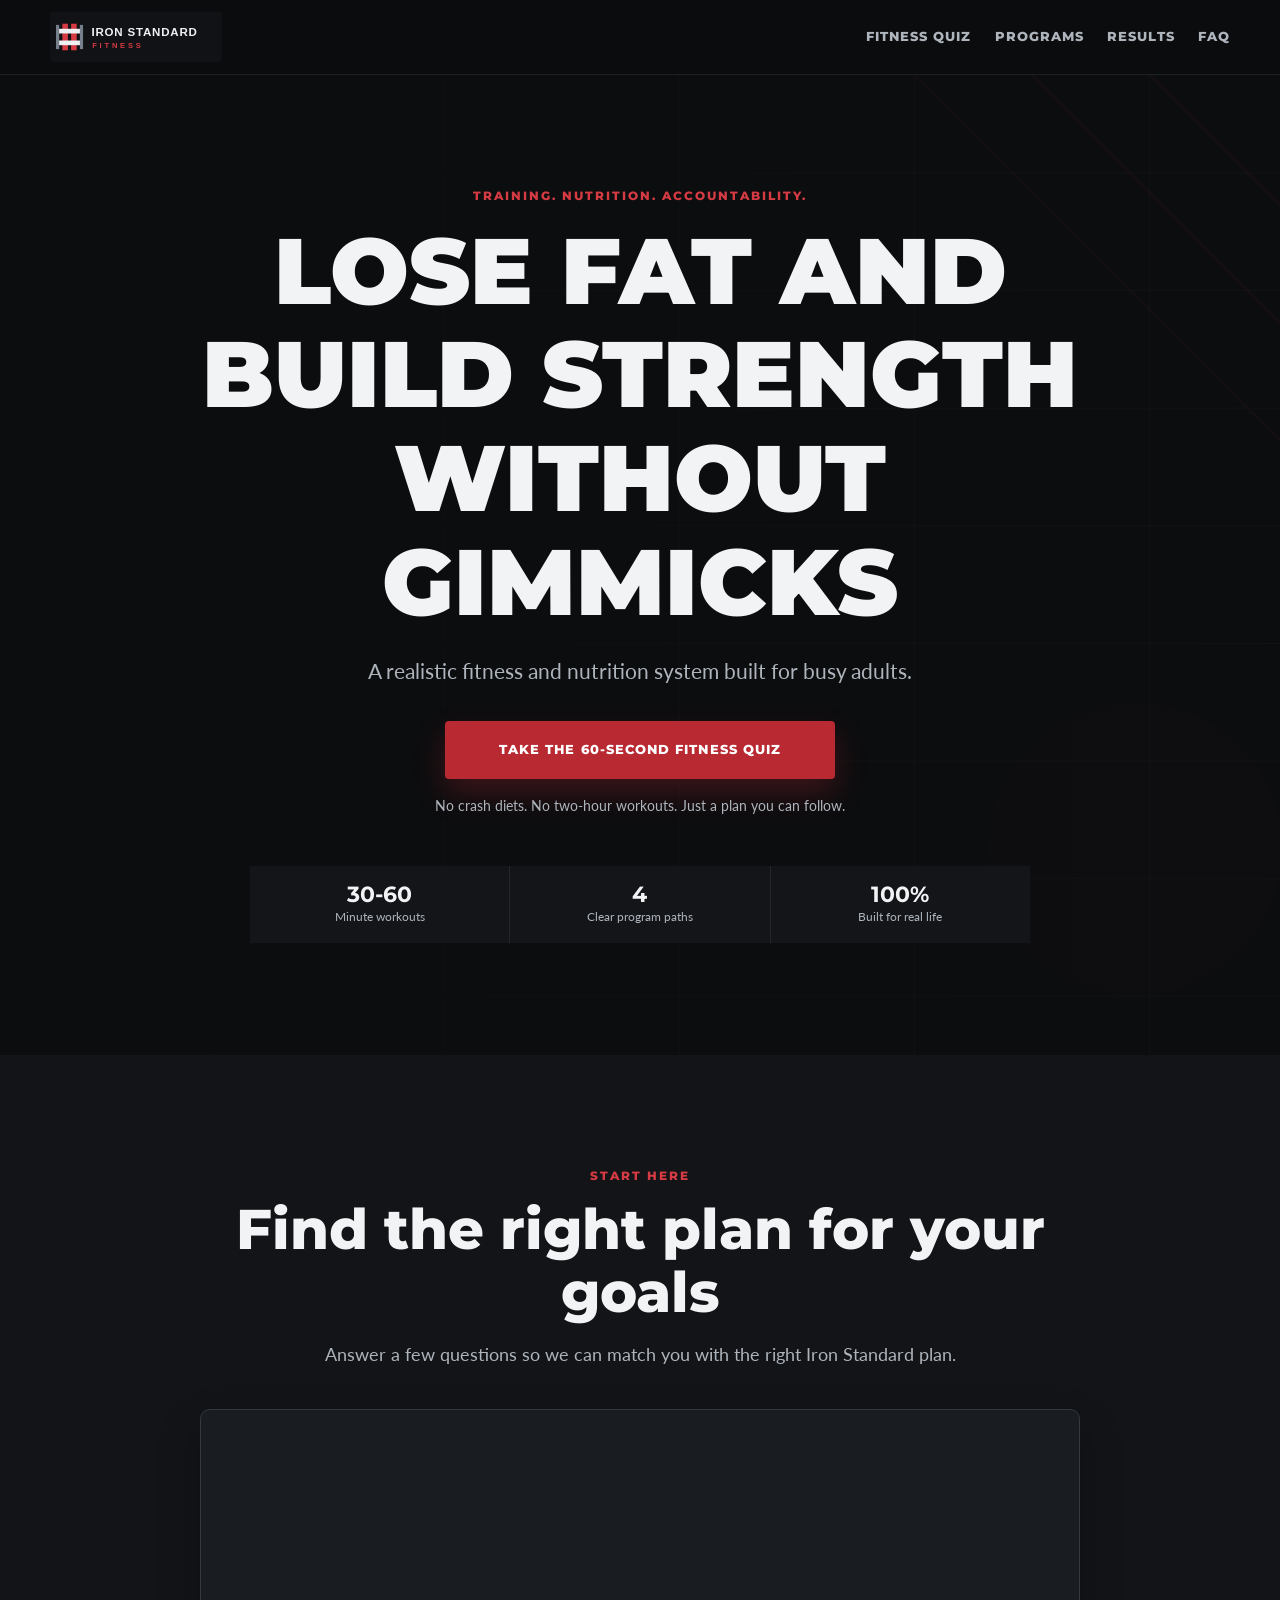
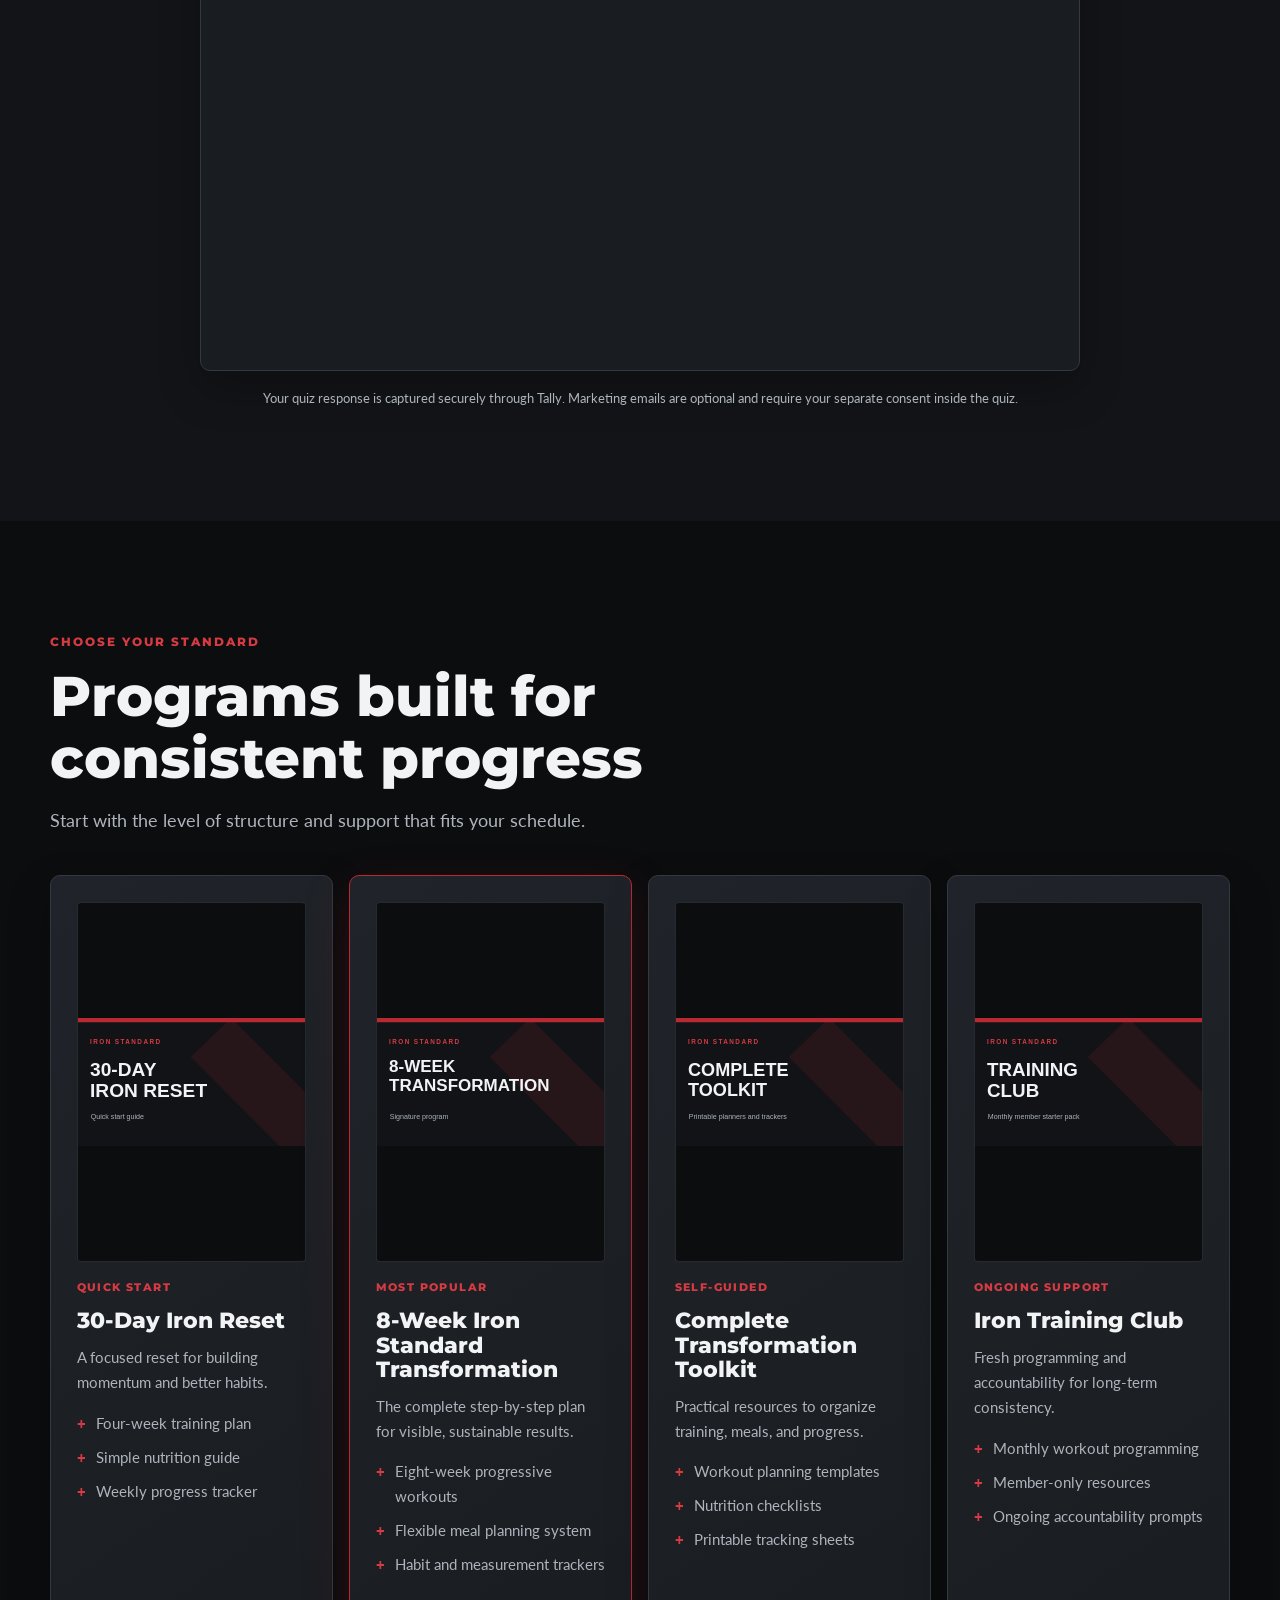
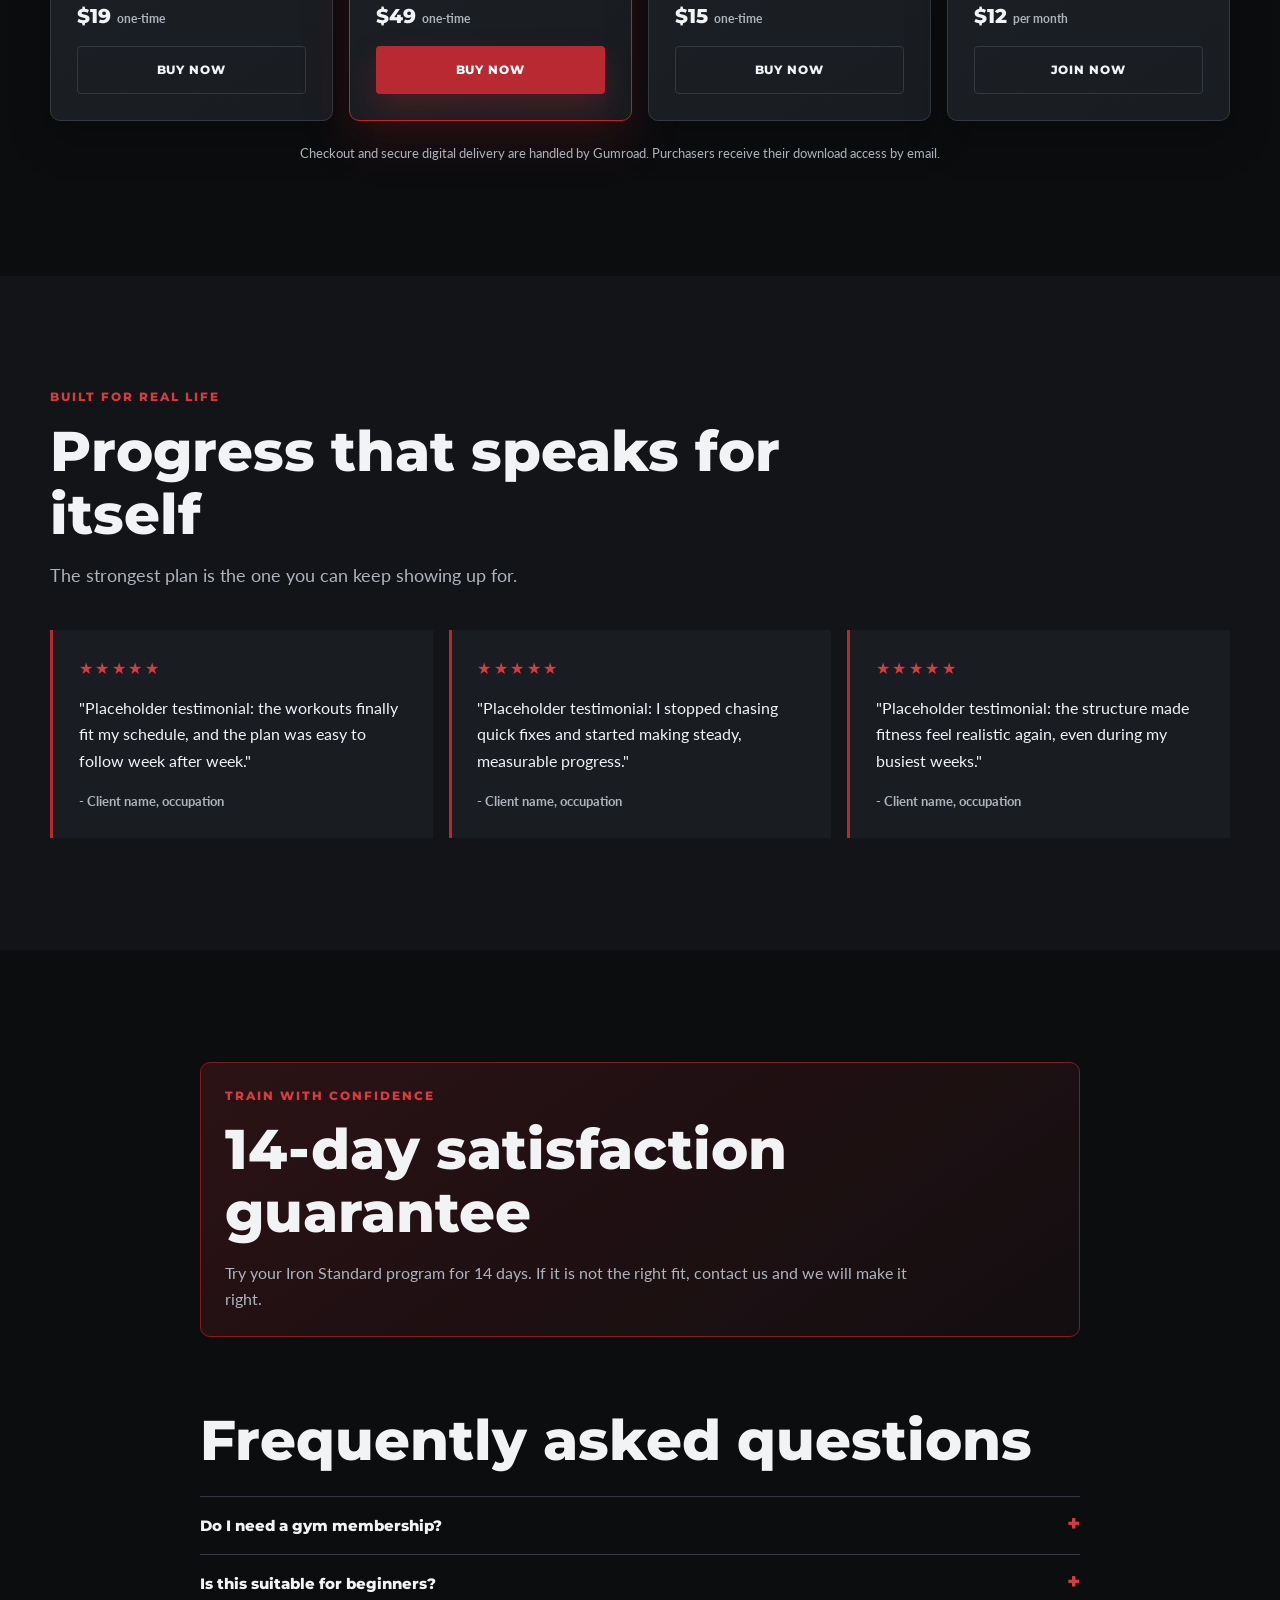
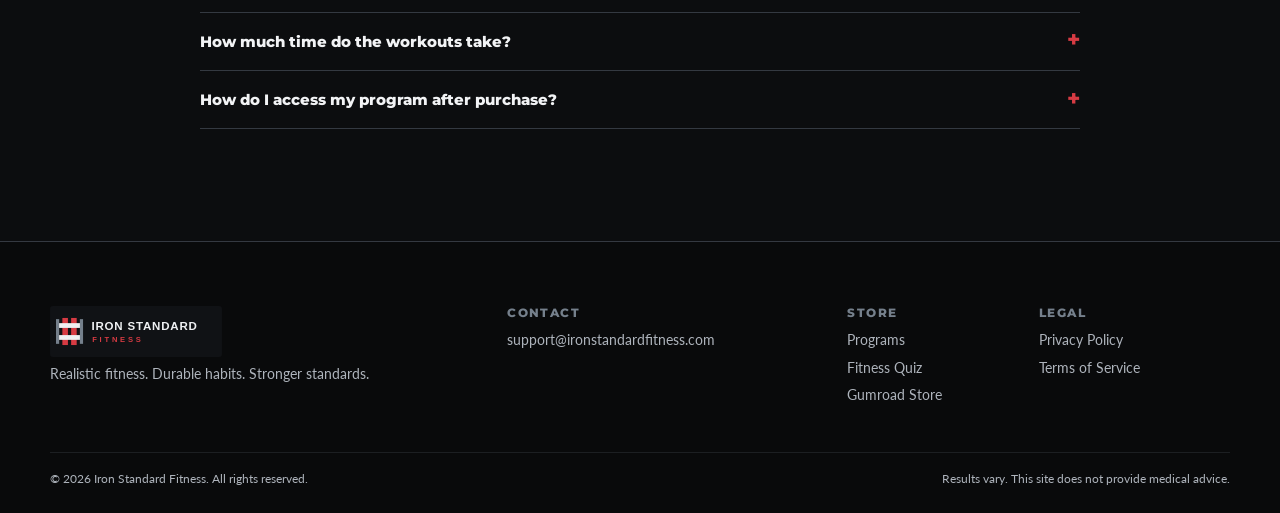
==== commit aea06488: "Harden storefront launch links" ====
--- a/index.html
+++ b/index.html
@@ -157,8 +157,13 @@
                 <li>Weekly progress tracker</li>
               </ul>
               <p class="program-price">$19 <span>one-time</span></p>
-              <!-- Gumroad product URL is applied from STORE_CONFIG in script.js after seller setup. -->
-              <a class="button button-secondary product-button" href="#" data-product="reset">Coming Soon</a>
+              <a
+                class="button button-secondary product-button"
+                href="https://alvarez486.gumroad.com/l/30-day-iron-reset"
+                data-product="reset"
+                target="_blank"
+                rel="noopener"
+              >Buy Now</a>
             </article>
 
             <article class="program-card program-card-featured">
@@ -179,8 +184,13 @@
                 <li>Habit and measurement trackers</li>
               </ul>
               <p class="program-price">$49 <span>one-time</span></p>
-              <!-- Gumroad product URL is applied from STORE_CONFIG in script.js after seller setup. -->
-              <a class="button button-primary product-button" href="#" data-product="transformation">Coming Soon</a>
+              <a
+                class="button button-primary product-button"
+                href="https://alvarez486.gumroad.com/l/iron-standard-transformation"
+                data-product="transformation"
+                target="_blank"
+                rel="noopener"
+              >Buy Now</a>
             </article>
 
             <article class="program-card">
@@ -201,8 +211,13 @@
                 <li>Printable tracking sheets</li>
               </ul>
               <p class="program-price">$15 <span>one-time</span></p>
-              <!-- Gumroad product URL is applied from STORE_CONFIG in script.js after seller setup. -->
-              <a class="button button-secondary product-button" href="#" data-product="toolkit">Coming Soon</a>
+              <a
+                class="button button-secondary product-button"
+                href="https://alvarez486.gumroad.com/l/transformation-toolkit"
+                data-product="toolkit"
+                target="_blank"
+                rel="noopener"
+              >Buy Now</a>
             </article>
 
             <article class="program-card">
@@ -223,8 +238,13 @@
                 <li>Ongoing accountability prompts</li>
               </ul>
               <p class="program-price">$12 <span>per month</span></p>
-              <!-- Gumroad product URL is applied from STORE_CONFIG in script.js after seller setup. -->
-              <a class="button button-secondary product-button" href="#" data-product="club">Coming Soon</a>
+              <a
+                class="button button-secondary product-button"
+                href="https://alvarez486.gumroad.com/l/iron-training-club"
+                data-product="club"
+                target="_blank"
+                rel="noopener"
+              >Join Now</a>
             </article>
           </div>
           <p class="checkout-note">
@@ -341,16 +361,16 @@
         </div>
 
         <div>
-          <h2>Follow</h2>
-          <a href="#" aria-label="Iron Standard Fitness on Instagram">Instagram</a>
-          <a href="#" aria-label="Iron Standard Fitness on YouTube">YouTube</a>
-          <a href="#" aria-label="Iron Standard Fitness on Facebook">Facebook</a>
+          <h2>Store</h2>
+          <a href="#programs">Programs</a>
+          <a href="#quiz">Fitness Quiz</a>
+          <a href="https://alvarez486.gumroad.com/" target="_blank" rel="noopener">Gumroad Store</a>
         </div>
 
         <div>
           <h2>Legal</h2>
-          <a href="#">Privacy Policy</a>
-          <a href="#">Terms of Service</a>
+          <a href="privacy.html">Privacy Policy</a>
+          <a href="terms.html">Terms of Service</a>
         </div>
       </div>
 
@@ -362,8 +382,8 @@
 
     <!--
       Gumroad setup:
-      Paste each published Gumroad product URL into STORE_CONFIG in script.js.
-      Direct Gumroad links keep checkout reliable on a static GitHub Pages site.
+      Product buttons use direct Gumroad hrefs so checkout works even if JavaScript fails.
+      STORE_CONFIG in script.js keeps the links easy to update in one place.
       Gumroad records the purchaser email entered during checkout and emails product access.
     -->
     <script src="script.js"></script>
--- a/styles.css
+++ b/styles.css
@@ -61,17 +61,17 @@
 h1 {
   max-width: 900px;
   margin-bottom: 1.25rem;
-  font-size: clamp(2.65rem, 10vw, 5.8rem);
+  font-size: 2.65rem;
   font-weight: 900;
-  letter-spacing: -0.075em;
+  letter-spacing: 0;
   text-transform: uppercase;
 }
 
 h2 {
   margin-bottom: 1rem;
-  font-size: clamp(2rem, 7vw, 3.5rem);
-  font-weight: 800;
-  letter-spacing: -0.055em;
+  font-size: 2rem;
+  font-weight: 800;
+  letter-spacing: 0;
 }
 
 h3 {
@@ -241,7 +241,7 @@
   max-width: 660px;
   margin-bottom: 2rem;
   color: var(--color-text-muted);
-  font-size: clamp(1.12rem, 3.6vw, 1.42rem);
+  font-size: 1.12rem;
 }
 
 .hero-note {
@@ -562,6 +562,32 @@
   color: var(--color-text-muted);
 }
 
+.legal-page h1 {
+  max-width: 720px;
+  font-size: 2.35rem;
+}
+
+.legal-page h2 {
+  margin-top: 2.4rem;
+  font-size: 1.35rem;
+}
+
+.legal-content p {
+  color: var(--color-text-muted);
+}
+
+.legal-content a {
+  color: var(--color-accent-bright);
+  font-weight: 800;
+}
+
+.legal-updated {
+  margin-bottom: 2rem;
+  color: var(--color-steel);
+  font-size: 0.9rem;
+  font-weight: 800;
+}
+
 .site-footer {
   padding: 4rem 0 1.5rem;
   border-top: 1px solid var(--color-border);
@@ -645,6 +671,18 @@
     padding: 7rem 0;
   }
 
+  h1 {
+    font-size: 4.5rem;
+  }
+
+  h2 {
+    font-size: 2.8rem;
+  }
+
+  .hero-copy {
+    font-size: 1.32rem;
+  }
+
   .menu-toggle {
     display: none;
   }
@@ -684,6 +722,20 @@
 }
 
 @media (min-width: 1100px) {
+  h1 {
+    font-size: 5.8rem;
+  }
+
+  h2 {
+    font-size: 3.5rem;
+  }
+
+  .legal-page h1 {
+    font-size: 3.4rem;
+  }
+}
+
+@media (min-width: 1100px) {
   .program-grid {
     grid-template-columns: repeat(4, 1fr);
   }
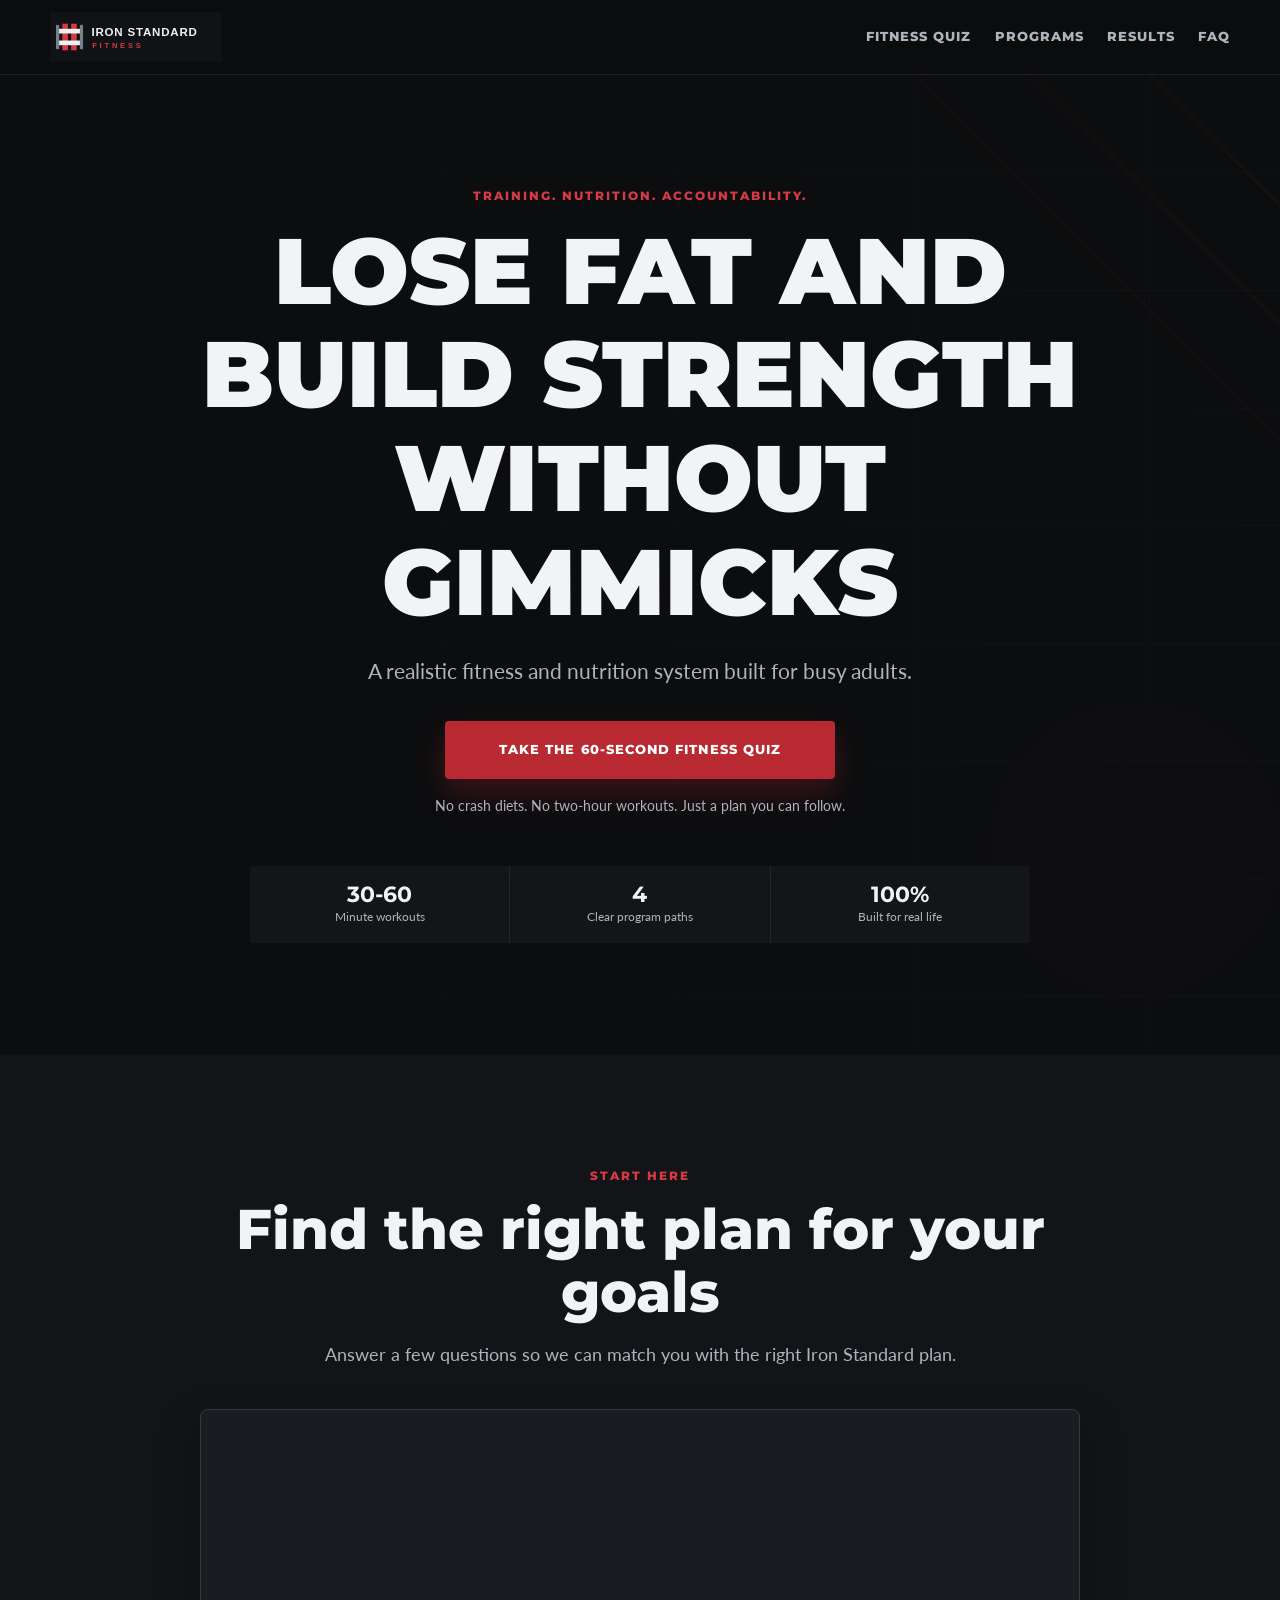
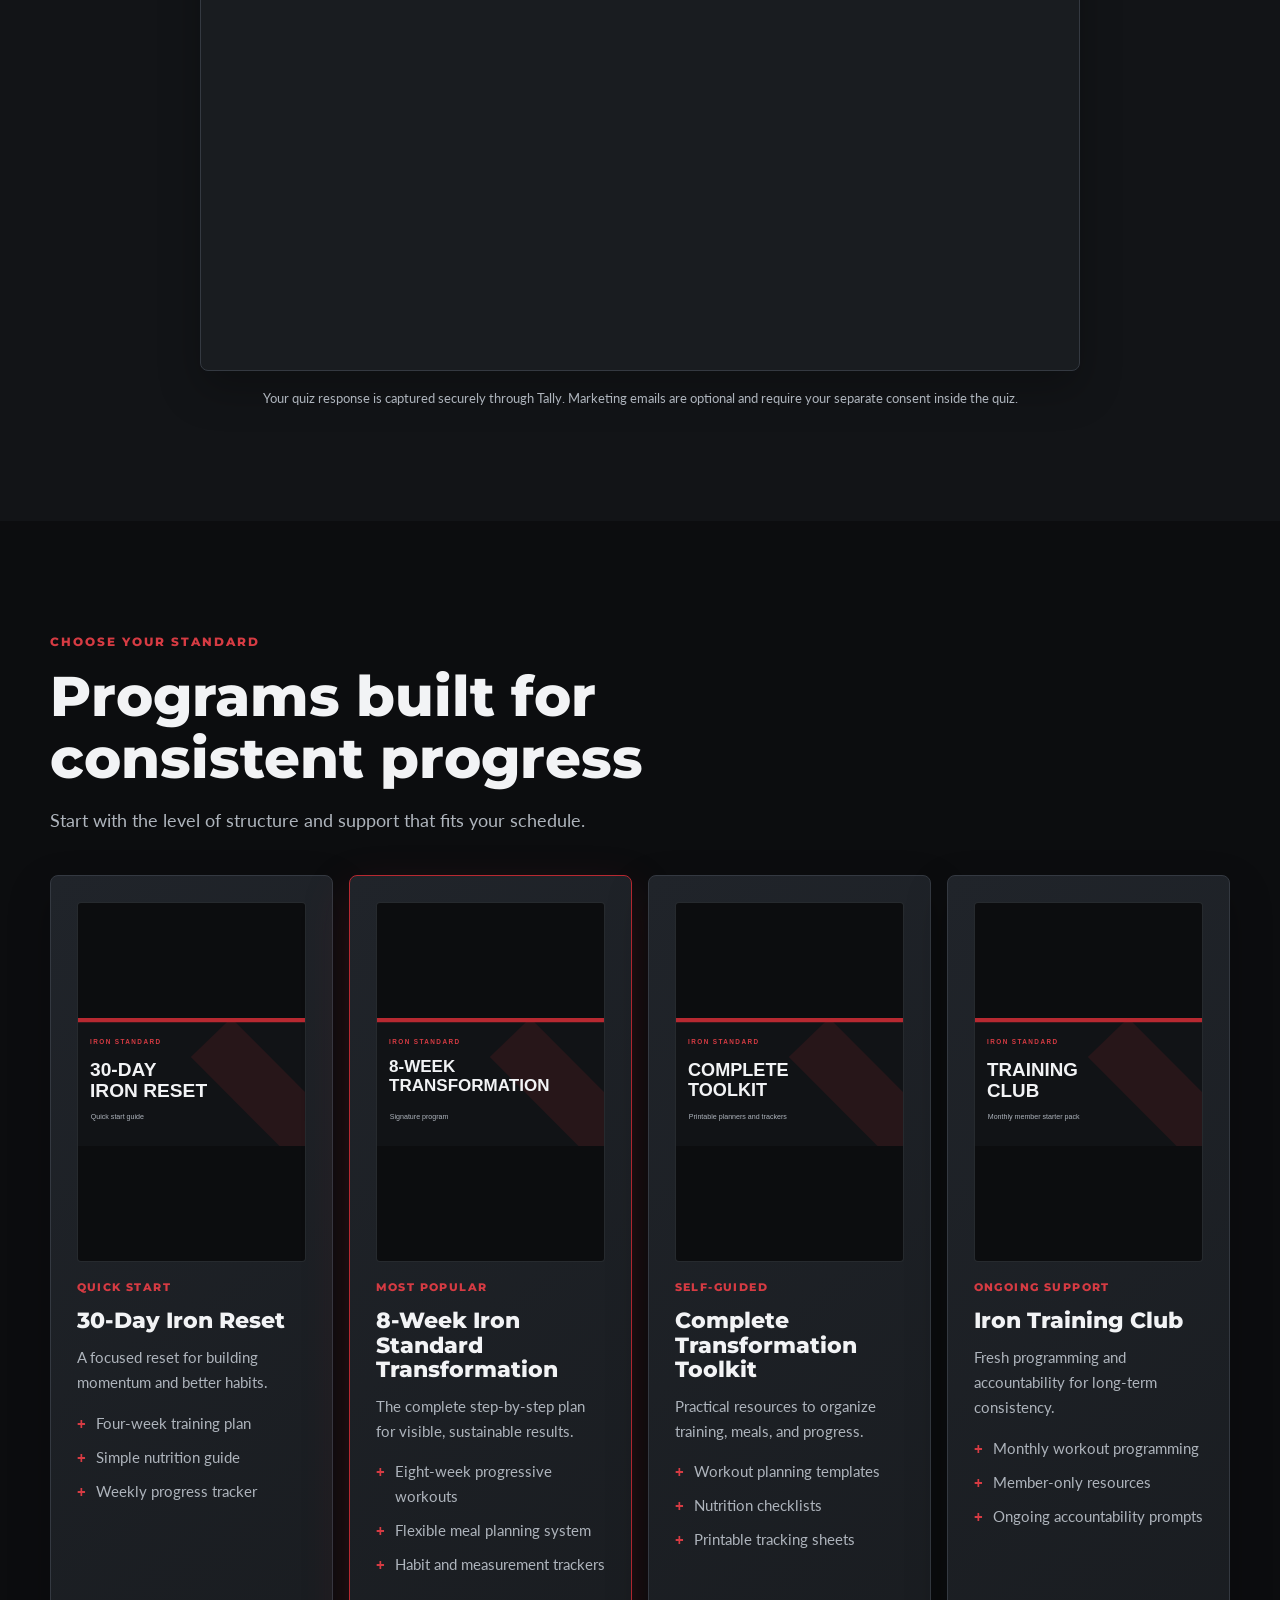
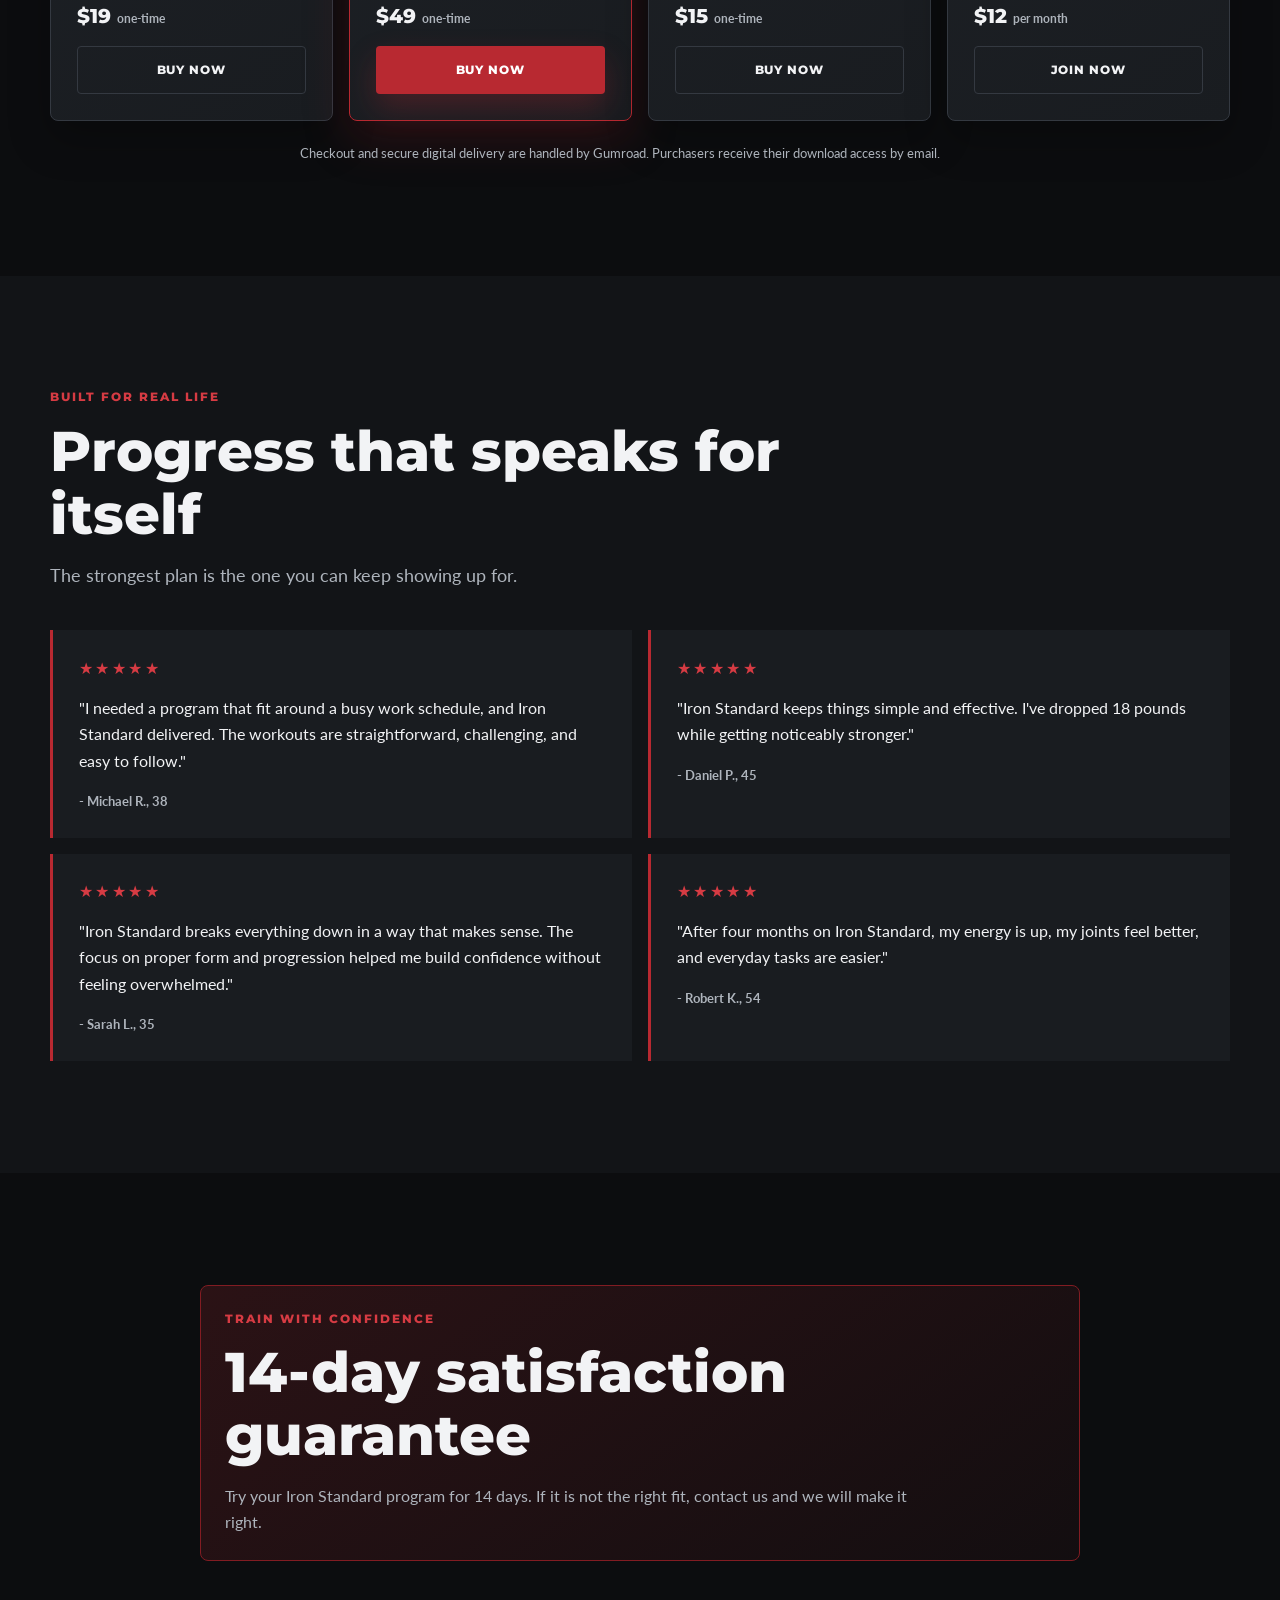
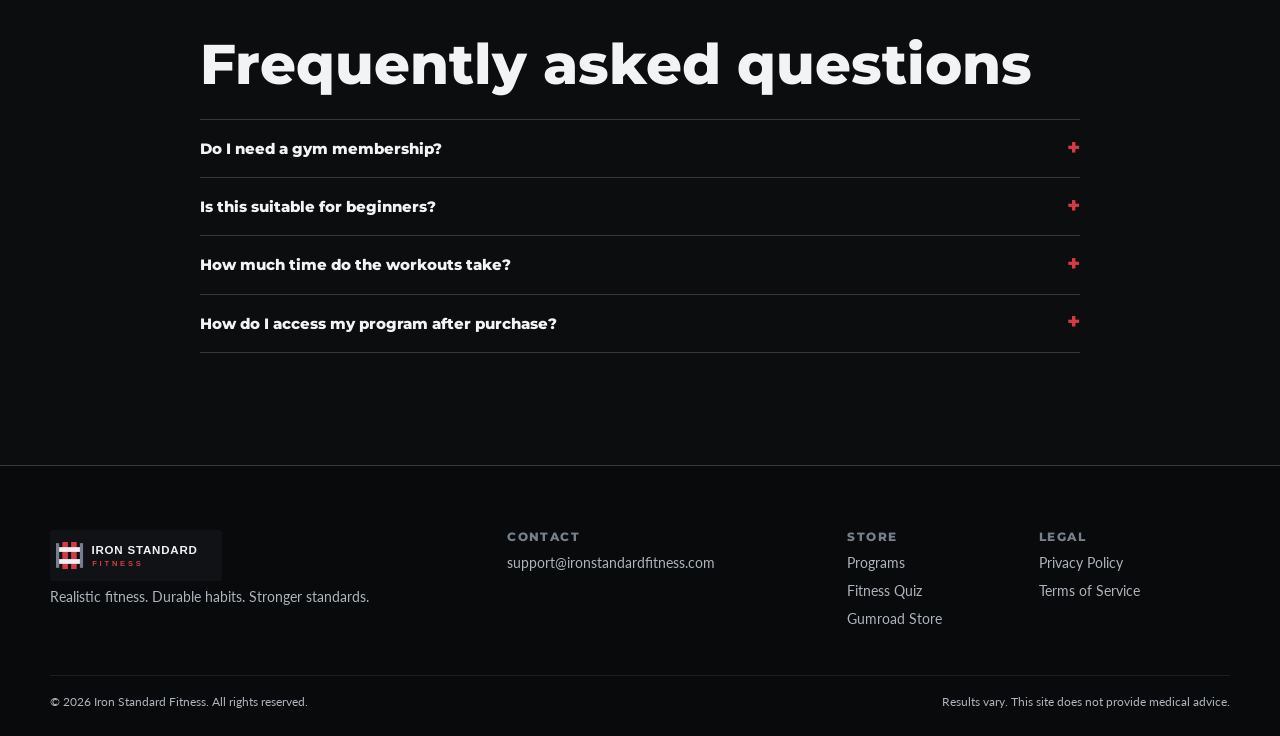
==== commit 3eb5c0ab: "Add testimonials and social start page" ====
--- a/index.html
+++ b/index.html
@@ -264,33 +264,42 @@
             </p>
           </div>
 
-          <!-- Replace these placeholders with real client quotes, used with written permission. -->
+          <!-- Client testimonials supplied by the owner. Keep only quotes used with permission. -->
           <div class="testimonial-grid">
             <figure class="testimonial-card">
               <div class="stars" aria-label="5 out of 5 stars">&#9733;&#9733;&#9733;&#9733;&#9733;</div>
               <blockquote>
-                "Placeholder testimonial: the workouts finally fit my schedule, and the plan was
-                easy to follow week after week."
+                "I needed a program that fit around a busy work schedule, and Iron Standard
+                delivered. The workouts are straightforward, challenging, and easy to follow."
               </blockquote>
-              <figcaption>- Client name, occupation</figcaption>
+              <figcaption>- Michael R., 38</figcaption>
             </figure>
 
             <figure class="testimonial-card">
               <div class="stars" aria-label="5 out of 5 stars">&#9733;&#9733;&#9733;&#9733;&#9733;</div>
               <blockquote>
-                "Placeholder testimonial: I stopped chasing quick fixes and started making steady,
-                measurable progress."
+                "Iron Standard keeps things simple and effective. I've dropped 18 pounds while
+                getting noticeably stronger."
               </blockquote>
-              <figcaption>- Client name, occupation</figcaption>
+              <figcaption>- Daniel P., 45</figcaption>
             </figure>
 
             <figure class="testimonial-card">
               <div class="stars" aria-label="5 out of 5 stars">&#9733;&#9733;&#9733;&#9733;&#9733;</div>
               <blockquote>
-                "Placeholder testimonial: the structure made fitness feel realistic again, even
-                during my busiest weeks."
+                "Iron Standard breaks everything down in a way that makes sense. The focus on
+                proper form and progression helped me build confidence without feeling overwhelmed."
               </blockquote>
-              <figcaption>- Client name, occupation</figcaption>
+              <figcaption>- Sarah L., 35</figcaption>
+            </figure>
+
+            <figure class="testimonial-card">
+              <div class="stars" aria-label="5 out of 5 stars">&#9733;&#9733;&#9733;&#9733;&#9733;</div>
+              <blockquote>
+                "After four months on Iron Standard, my energy is up, my joints feel better, and
+                everyday tasks are easier."
+              </blockquote>
+              <figcaption>- Robert K., 54</figcaption>
             </figure>
           </div>
         </div>
--- a/styles.css
+++ b/styles.css
@@ -15,7 +15,7 @@
   --font-heading: "Montserrat", Arial, sans-serif;
   --font-body: "Lato", Arial, sans-serif;
   --container: 1180px;
-  --radius: 10px;
+  --radius: 8px;
 }
 
 * {
@@ -503,6 +503,73 @@
   font-weight: 700;
 }
 
+.link-page {
+  display: grid;
+  min-height: 100vh;
+  align-items: center;
+  padding: 2rem 1rem;
+  background:
+    linear-gradient(90deg, rgba(12, 13, 15, 0.98), rgba(12, 13, 15, 0.76)),
+    url("assets/hero-grid.svg") center / cover;
+}
+
+.link-panel {
+  width: min(100%, 560px);
+  margin-inline: auto;
+  text-align: center;
+}
+
+.link-logo {
+  width: min(100%, 220px);
+  height: auto;
+  margin: 0 auto 2rem;
+}
+
+.link-panel h1 {
+  font-size: 2.3rem;
+}
+
+.link-copy {
+  max-width: 420px;
+  margin: 0 auto 1.5rem;
+  color: var(--color-text-muted);
+  font-size: 1.05rem;
+}
+
+.link-actions {
+  display: grid;
+  gap: 0.8rem;
+}
+
+.link-actions .button {
+  width: 100%;
+  min-height: 54px;
+}
+
+.link-proof {
+  margin-top: 1.5rem;
+  padding: 1.2rem;
+  border: 1px solid var(--color-border);
+  border-radius: var(--radius);
+  background: rgba(25, 28, 32, 0.88);
+}
+
+.link-proof blockquote {
+  margin-bottom: 0.6rem;
+}
+
+.link-proof p,
+.link-home {
+  color: var(--color-text-muted);
+  font-size: 0.9rem;
+}
+
+.link-home {
+  display: inline-block;
+  margin-top: 1.2rem;
+  font-weight: 800;
+}
+
 .guarantee {
   margin-bottom: 4.5rem;
   padding: 1.5rem;
@@ -741,7 +808,7 @@
   }
 
   .testimonial-grid {
-    grid-template-columns: repeat(3, 1fr);
+    grid-template-columns: repeat(2, 1fr);
   }
 }
 
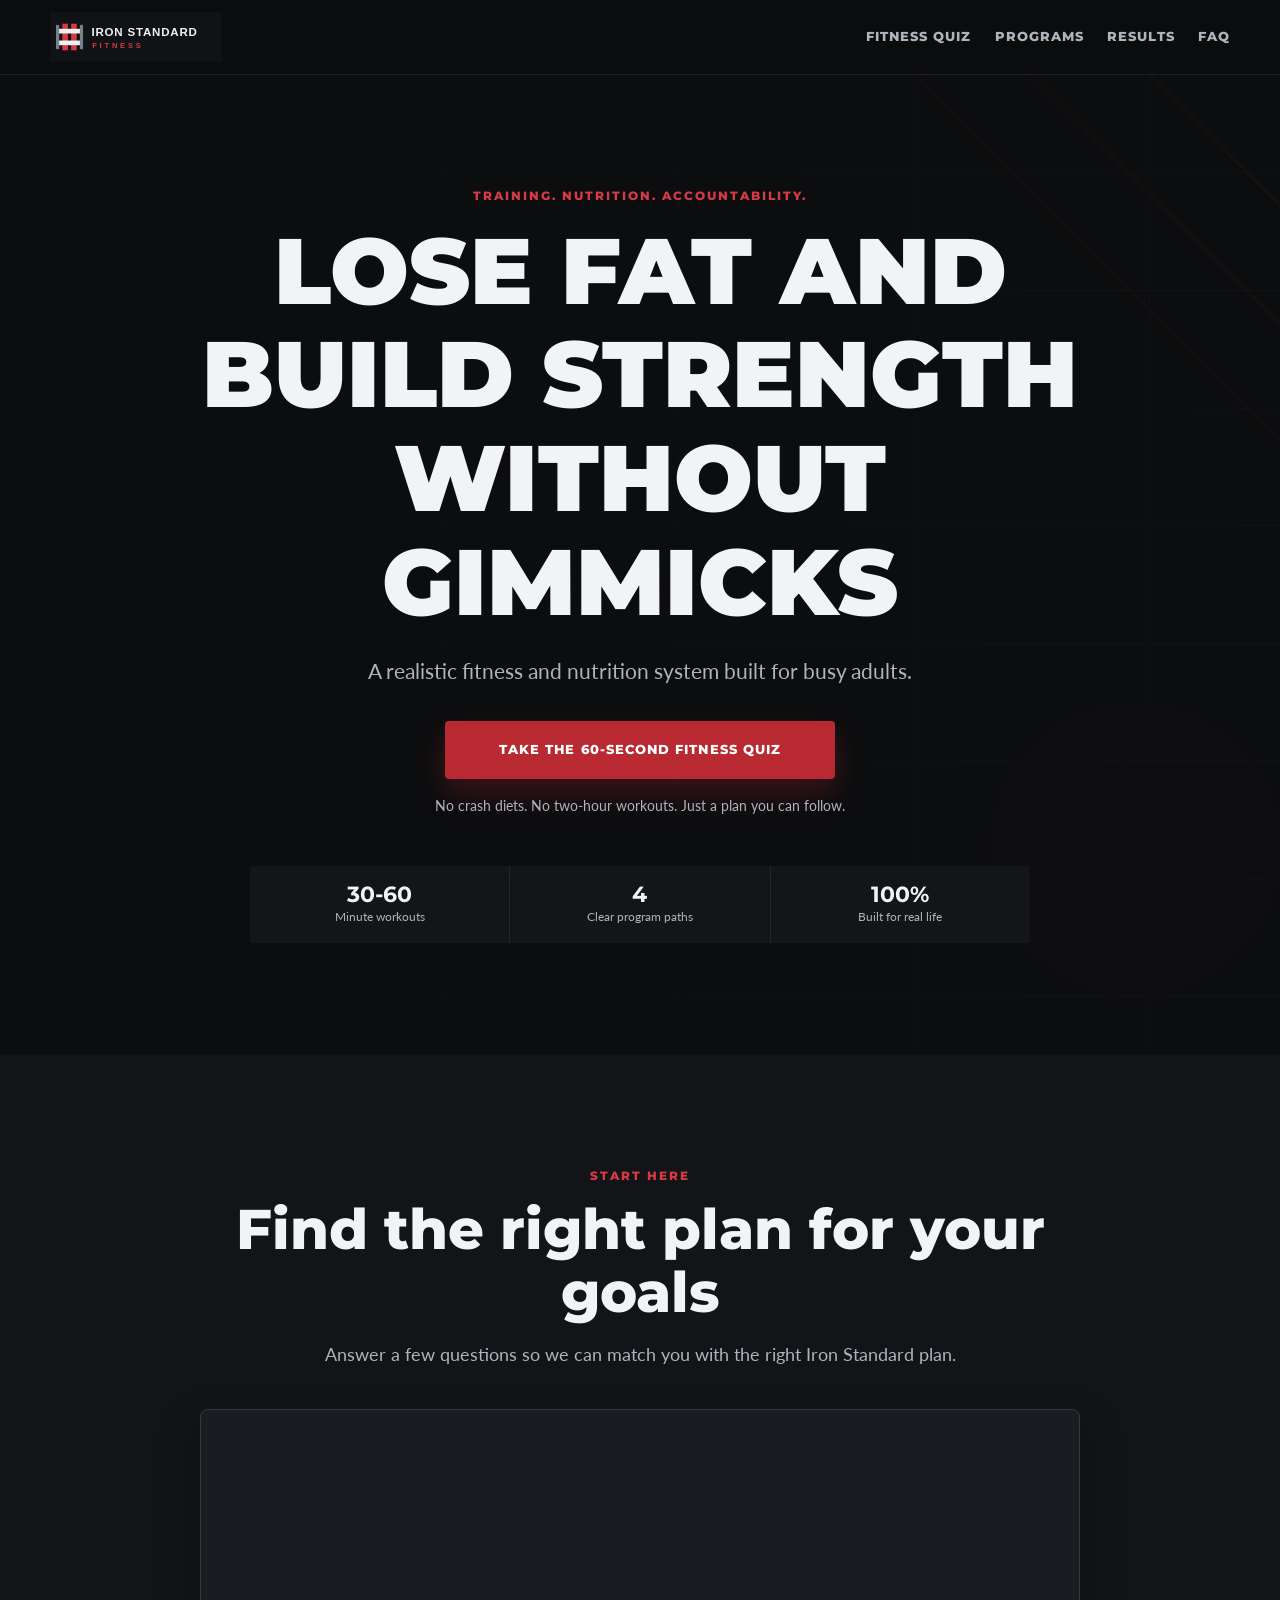
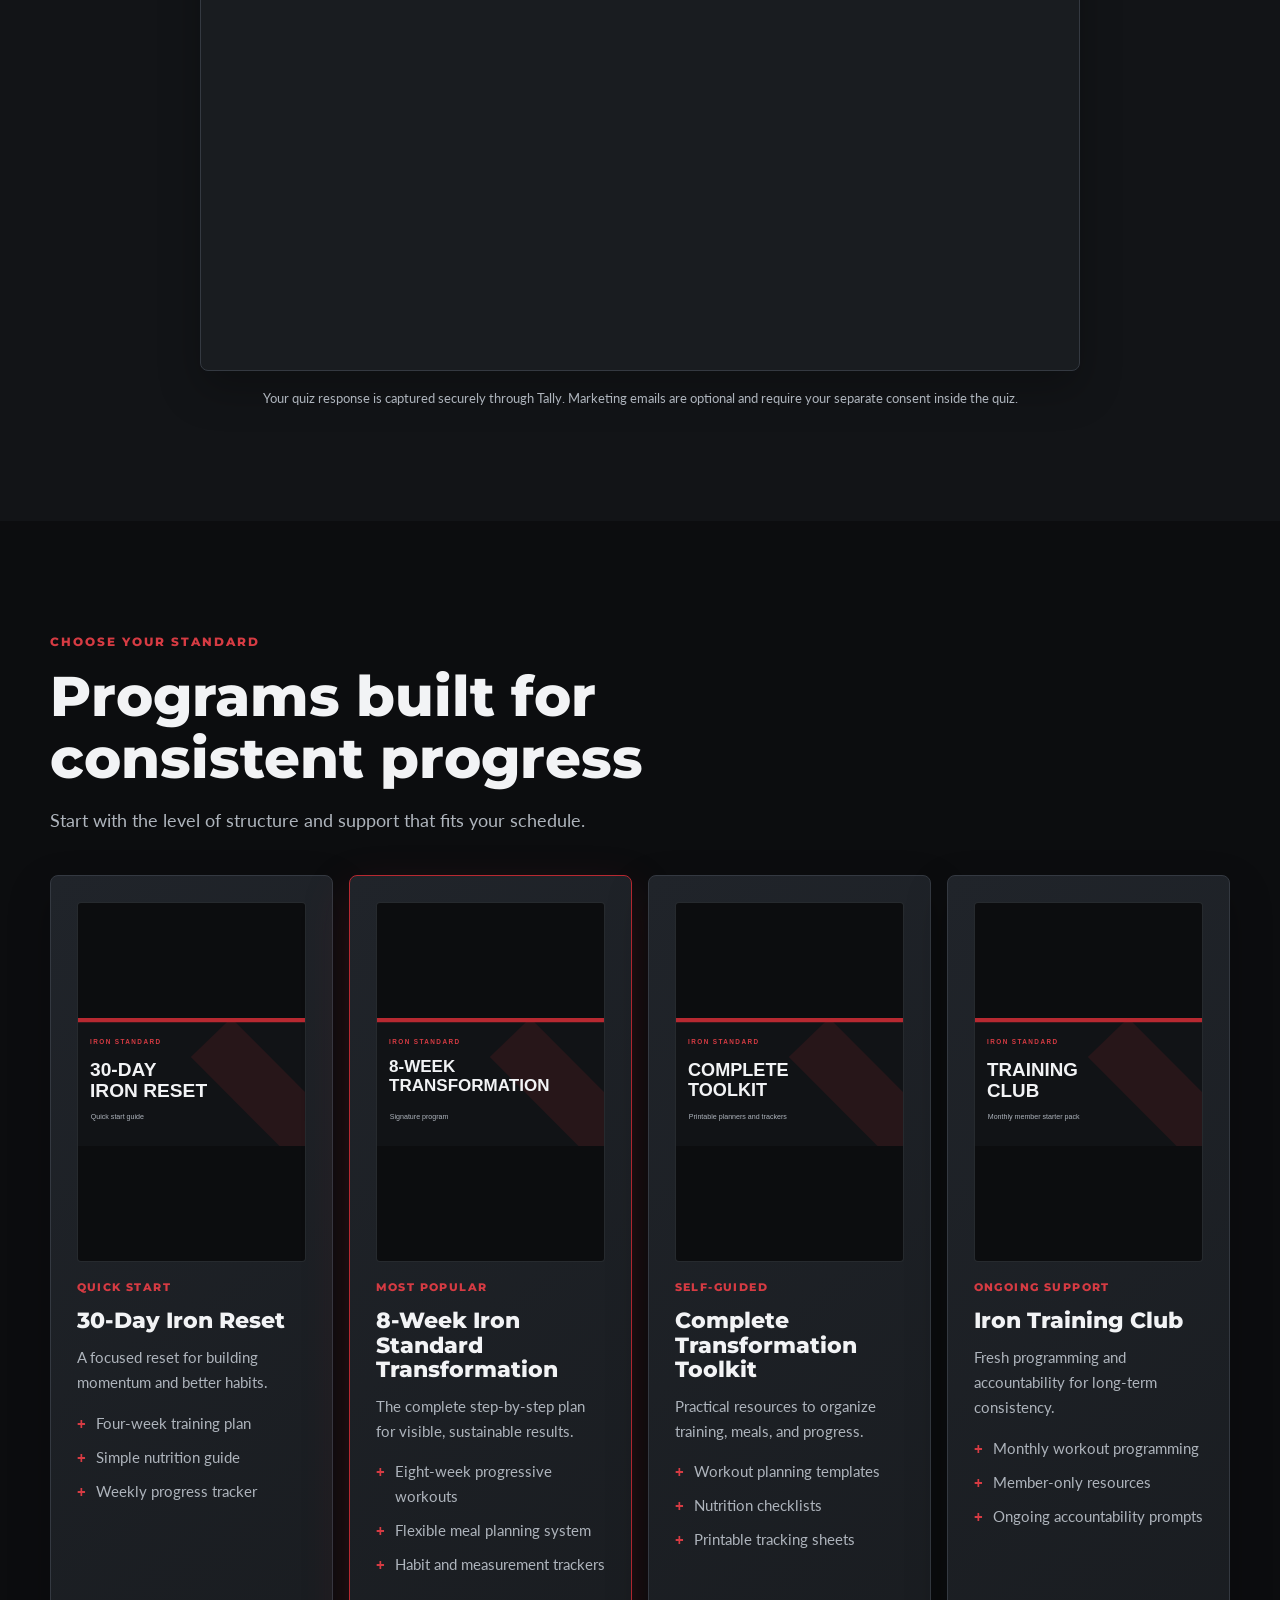
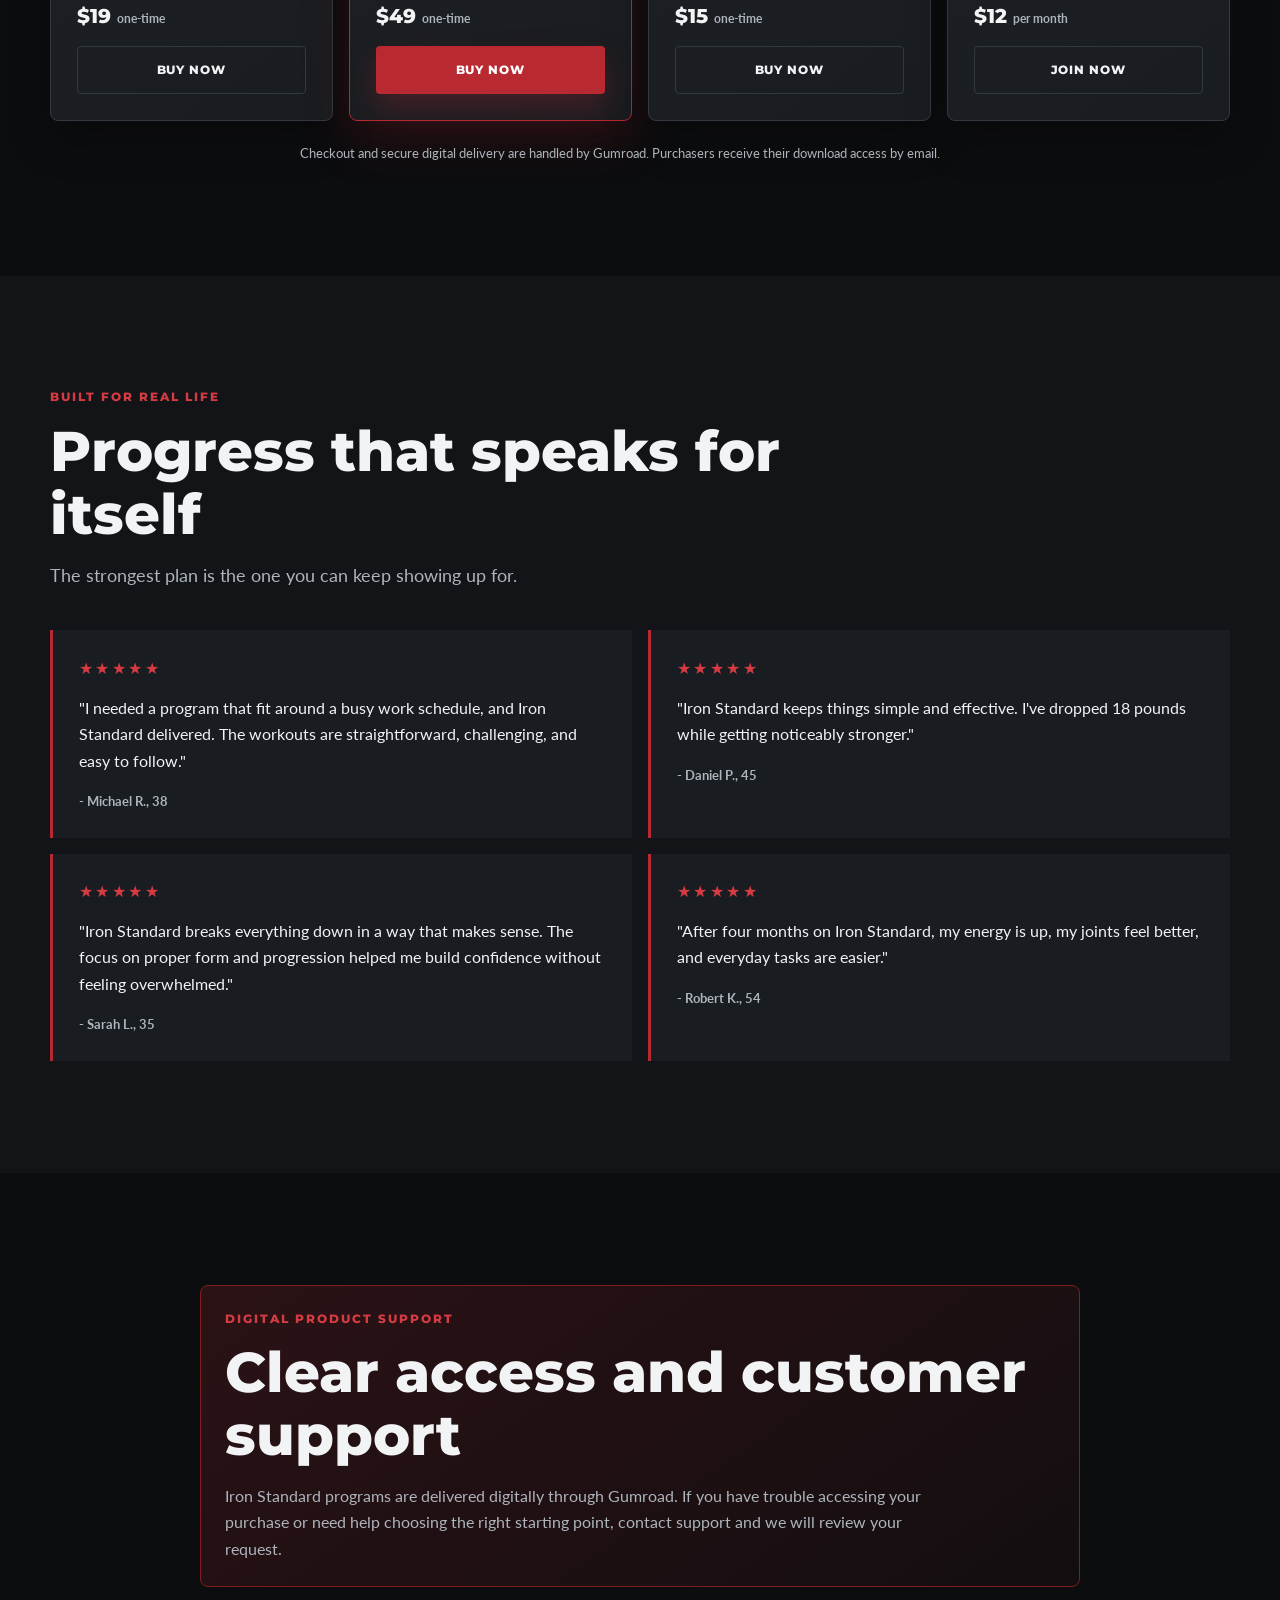
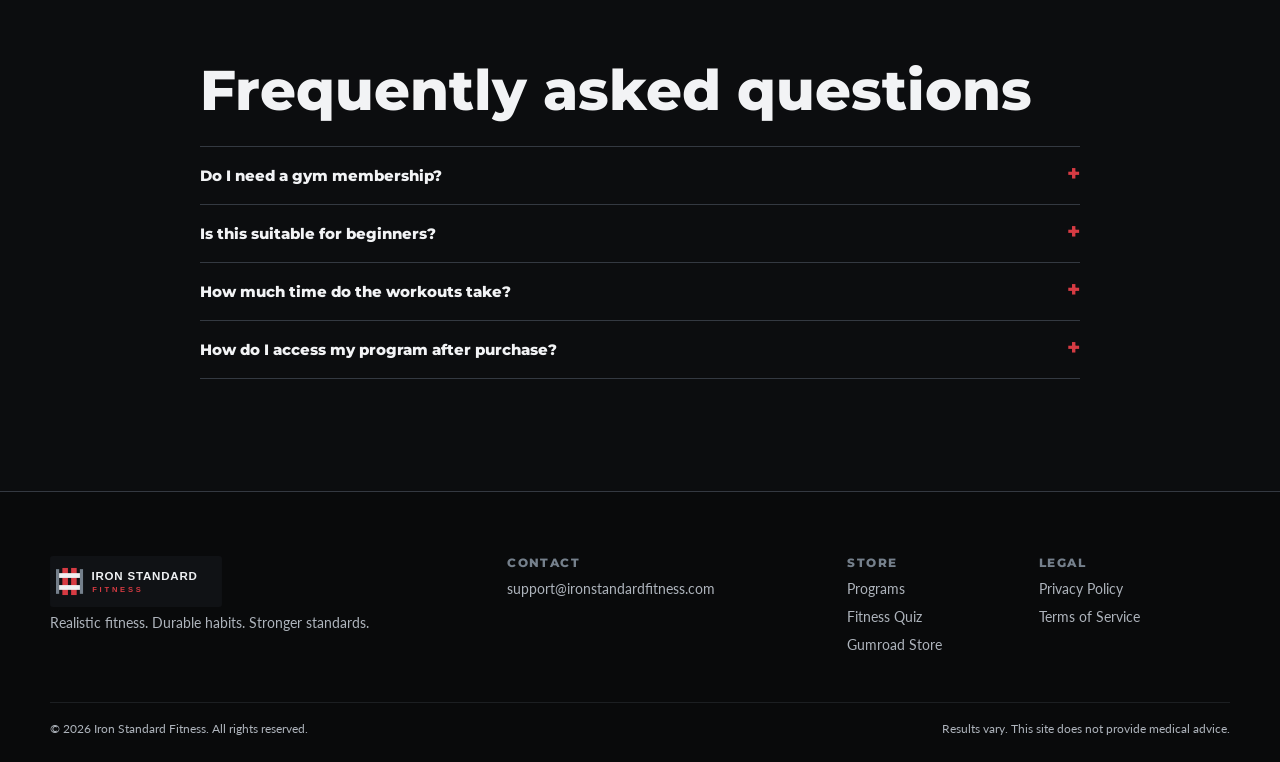
==== commit 42c0e6f7: "Update digital refund policy" ====
--- a/index.html
+++ b/index.html
@@ -307,12 +307,13 @@
 
       <section id="faq" class="faq section">
         <div class="container narrow">
-          <div class="guarantee">
-            <p class="eyebrow">Train With Confidence</p>
-            <h2>14-day satisfaction guarantee</h2>
+          <div class="support-policy">
+            <p class="eyebrow">Digital Product Support</p>
+            <h2>Clear access and customer support</h2>
             <p>
-              Try your Iron Standard program for 14 days. If it is not the right fit, contact us
-              and we will make it right.
+              Iron Standard programs are delivered digitally through Gumroad. If you have trouble
+              accessing your purchase or need help choosing the right starting point, contact
+              support and we will review your request.
             </p>
           </div>
 
--- a/styles.css
+++ b/styles.css
@@ -570,7 +570,7 @@
   font-weight: 800;
 }
 
-.guarantee {
+.support-policy {
   margin-bottom: 4.5rem;
   padding: 1.5rem;
   border: 1px solid var(--color-accent-dark);
@@ -578,7 +578,7 @@
   background: linear-gradient(145deg, rgba(184, 41, 49, 0.18), rgba(130, 28, 34, 0.06));
 }
 
-.guarantee p:last-child {
+.support-policy p:last-child {
   max-width: 700px;
   margin-bottom: 0;
   color: var(--color-text-muted);
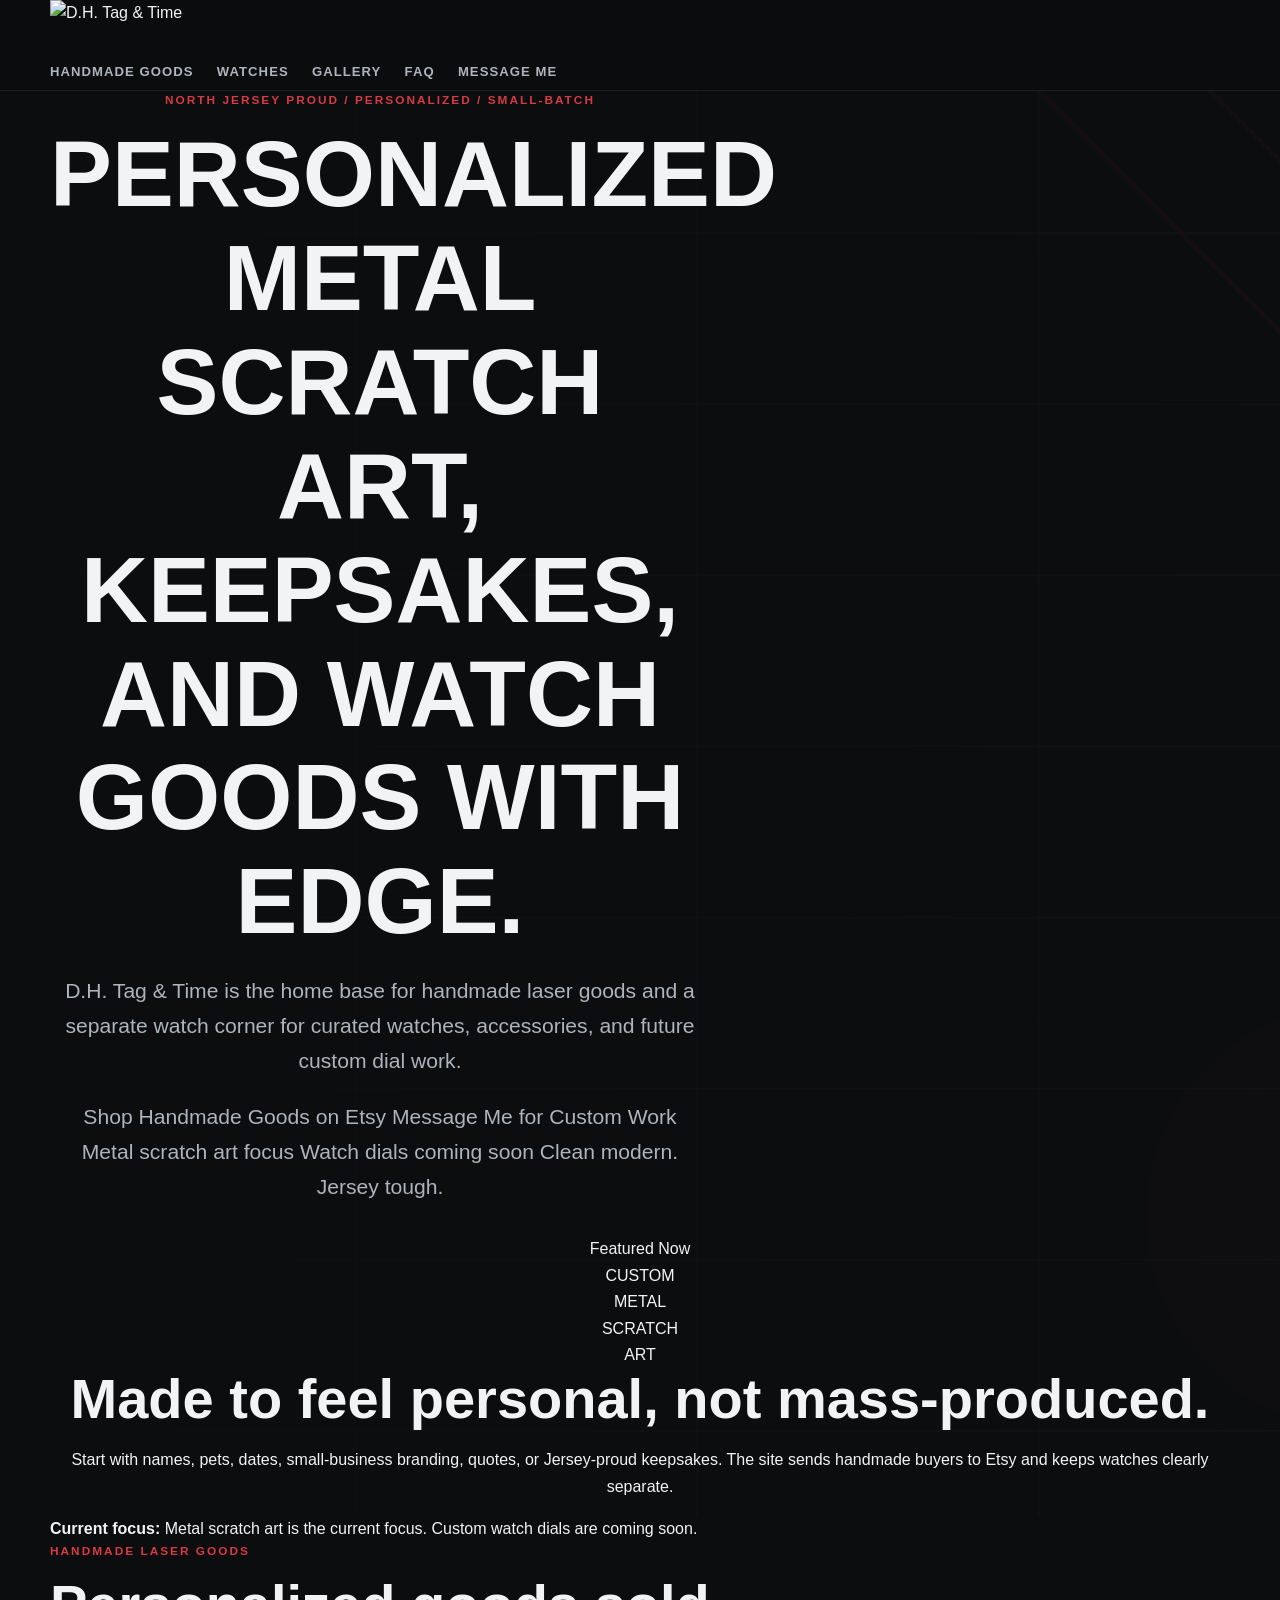
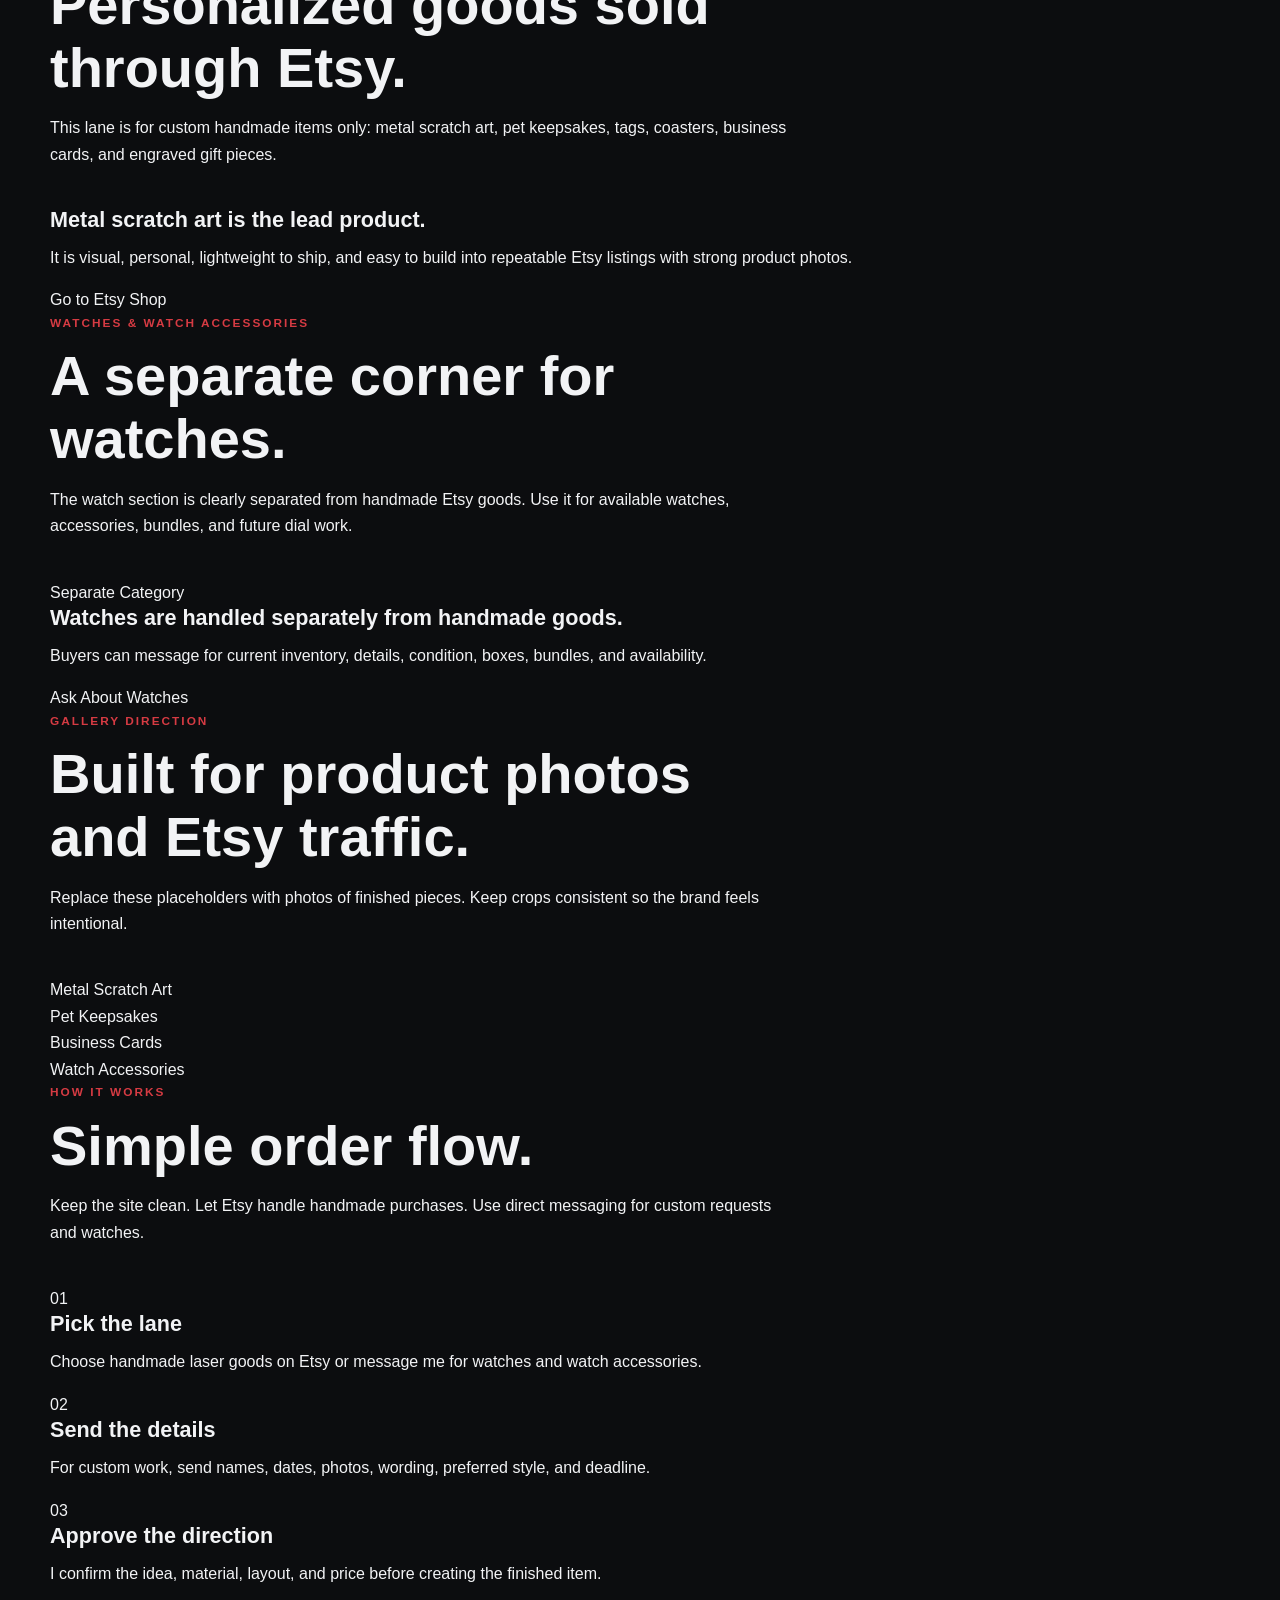
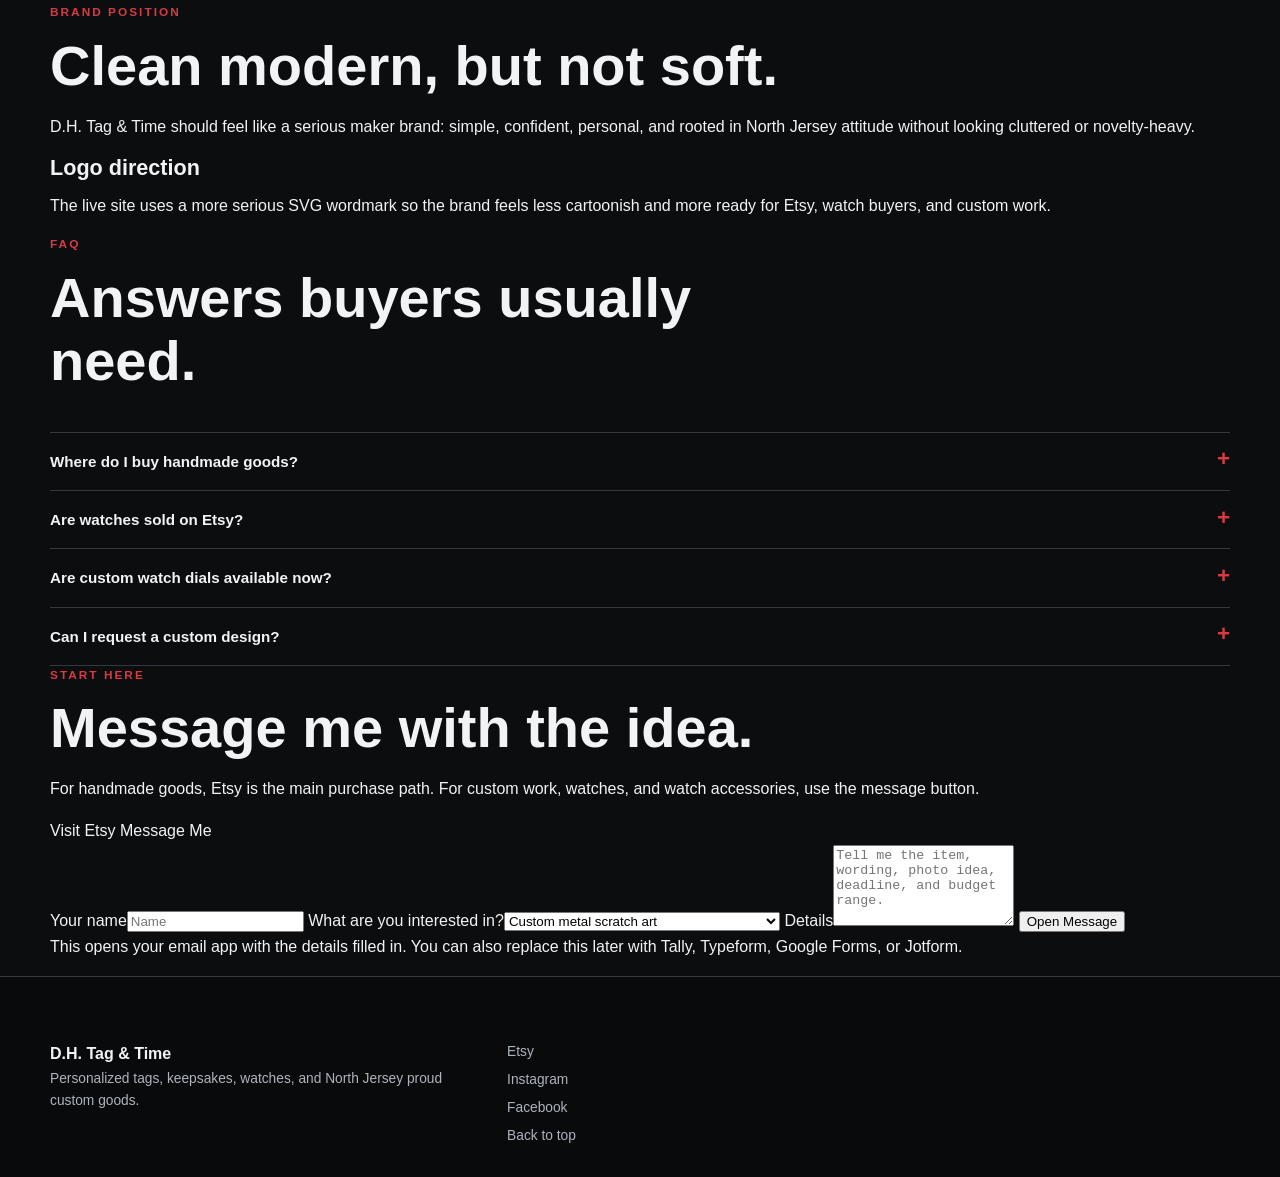
==== commit 9bbdb0da: "Replace Iron Standard site with D.H. Tag & Time homepage" ====
--- a/index.html
+++ b/index.html
@@ -1,401 +1,203 @@
-<!DOCTYPE html>
-<html lang="en">
-  <head>
-    <meta charset="UTF-8">
-    <meta name="viewport" content="width=device-width, initial-scale=1.0">
-    <meta
-      name="description"
-      content="Iron Standard Fitness provides realistic training and nutrition plans for busy adults."
-    >
-    <title>Iron Standard Fitness | Strength Without Gimmicks</title>
-
-    <link rel="preconnect" href="https://fonts.googleapis.com">
-    <link rel="preconnect" href="https://fonts.gstatic.com" crossorigin>
-    <link
-      href="https://fonts.googleapis.com/css2?family=Lato:wght@400;700;900&family=Montserrat:wght@600;700;800;900&display=swap"
-      rel="stylesheet"
-    >
-    <link rel="stylesheet" href="styles.css">
-    <script src="https://tally.so/widgets/embed.js"></script>
-
-    <!--
-      Optional: add the free Google Analytics tag here after creating a GA4 property.
-      Replace G-XXXXXXXXXX with your Measurement ID, then uncomment the snippet.
-
-      <script async src="https://www.googletagmanager.com/gtag/js?id=G-XXXXXXXXXX"></script>
-      <script>
-        window.dataLayer = window.dataLayer || [];
-        function gtag(){dataLayer.push(arguments);}
-        gtag('js', new Date());
-        gtag('config', 'G-XXXXXXXXXX');
-      </script>
-    -->
-  </head>
-  <body>
-    <a class="skip-link" href="#main-content">Skip to content</a>
-
-    <header class="site-header">
-      <div class="container nav-wrapper">
-        <a class="brand" href="#top" aria-label="Iron Standard Fitness home">
-          <img src="assets/iron-standard-logo.svg" alt="Iron Standard Fitness" width="216" height="64">
-        </a>
-
-        <button
-          class="menu-toggle"
-          type="button"
-          aria-expanded="false"
-          aria-controls="primary-navigation"
-        >
-          <span class="sr-only">Toggle navigation</span>
-          <span></span>
-          <span></span>
-          <span></span>
-        </button>
-
-        <nav id="primary-navigation" class="site-nav" aria-label="Primary navigation">
-          <a href="#quiz">Fitness Quiz</a>
-          <a href="#programs">Programs</a>
-          <a href="#results">Results</a>
-          <a href="#faq">FAQ</a>
-        </nav>
-      </div>
-    </header>
-
-    <main id="main-content">
-      <section id="top" class="hero section">
-        <div class="container hero-content">
-          <p class="eyebrow">Training. Nutrition. Accountability.</p>
-          <h1>Lose fat and build strength without gimmicks</h1>
-          <p class="hero-copy">
-            A realistic fitness and nutrition system built for busy adults.
-          </p>
-          <a class="button button-primary hero-cta" href="#quiz">
-            Take the 60-second Fitness Quiz
-          </a>
-          <p class="hero-note">No crash diets. No two-hour workouts. Just a plan you can follow.</p>
-
-          <div class="hero-points" aria-label="Iron Standard benefits">
-            <div>
-              <strong>30-60</strong>
-              <span>Minute workouts</span>
-            </div>
-            <div>
-              <strong>4</strong>
-              <span>Clear program paths</span>
-            </div>
-            <div>
-              <strong>100%</strong>
-              <span>Built for real life</span>
-            </div>
-          </div>
-        </div>
-      </section>
-
-      <section id="quiz" class="quiz section section-muted">
-        <div class="container narrow">
-          <p class="eyebrow">Start Here</p>
-          <h2>Find the right plan for your goals</h2>
-          <p class="section-copy">
-            Answer a few questions so we can match you with the right Iron Standard plan.
-          </p>
-
-          <div class="quiz-frame-wrapper">
-            <!--
-              This free Tally standard embed captures quiz submissions in the Tally dashboard.
-              The email question is used for lead follow-up. Marketing consent is optional.
-            -->
-            <iframe
-              class="quiz-frame"
-              data-tally-src="https://tally.so/embed/EkMYR4?alignLeft=1&hideTitle=1&transparentBackground=1&dynamicHeight=1"
-              src="https://tally.so/embed/EkMYR4?alignLeft=1&hideTitle=1&transparentBackground=1"
-              title="Iron Standard 60-Second Fitness Quiz"
-              loading="lazy"
-              width="100%"
-              height="560"
-              frameborder="0"
-              marginheight="0"
-              marginwidth="0"
-            ></iframe>
-          </div>
-          <p class="quiz-privacy">
-            Your quiz response is captured securely through Tally. Marketing emails are optional
-            and require your separate consent inside the quiz.
-          </p>
-          <p class="quiz-success" hidden>
-            Quiz received. Review the programs below and choose the starting point that fits your
-            schedule.
-          </p>
-        </div>
-      </section>
-
-      <section id="programs" class="programs section">
-        <div class="container">
-          <div class="section-heading">
-            <p class="eyebrow">Choose Your Standard</p>
-            <h2>Programs built for consistent progress</h2>
-            <p class="section-copy">
-              Start with the level of structure and support that fits your schedule.
-            </p>
-          </div>
-
-          <div class="program-grid">
-            <article class="program-card">
-              <img
-                class="program-art"
-                src="assets/product-reset.svg"
-                alt=""
-                width="640"
-                height="360"
-                loading="lazy"
-              >
-              <p class="card-label">Quick Start</p>
-              <h3>30-Day Iron Reset</h3>
-              <p class="card-description">A focused reset for building momentum and better habits.</p>
-              <ul>
-                <li>Four-week training plan</li>
-                <li>Simple nutrition guide</li>
-                <li>Weekly progress tracker</li>
-              </ul>
-              <p class="program-price">$19 <span>one-time</span></p>
-              <a
-                class="button button-secondary product-button"
-                href="https://alvarez486.gumroad.com/l/30-day-iron-reset"
-                data-product="reset"
-                target="_blank"
-                rel="noopener"
-              >Buy Now</a>
-            </article>
-
-            <article class="program-card program-card-featured">
-              <img
-                class="program-art"
-                src="assets/product-transformation.svg"
-                alt=""
-                width="640"
-                height="360"
-                loading="lazy"
-              >
-              <p class="card-label">Most Popular</p>
-              <h3>8-Week Iron Standard Transformation</h3>
-              <p class="card-description">The complete step-by-step plan for visible, sustainable results.</p>
-              <ul>
-                <li>Eight-week progressive workouts</li>
-                <li>Flexible meal planning system</li>
-                <li>Habit and measurement trackers</li>
-              </ul>
-              <p class="program-price">$49 <span>one-time</span></p>
-              <a
-                class="button button-primary product-button"
-                href="https://alvarez486.gumroad.com/l/iron-standard-transformation"
-                data-product="transformation"
-                target="_blank"
-                rel="noopener"
-              >Buy Now</a>
-            </article>
-
-            <article class="program-card">
-              <img
-                class="program-art"
-                src="assets/product-toolkit.svg"
-                alt=""
-                width="640"
-                height="360"
-                loading="lazy"
-              >
-              <p class="card-label">Self-Guided</p>
-              <h3>Complete Transformation Toolkit</h3>
-              <p class="card-description">Practical resources to organize training, meals, and progress.</p>
-              <ul>
-                <li>Workout planning templates</li>
-                <li>Nutrition checklists</li>
-                <li>Printable tracking sheets</li>
-              </ul>
-              <p class="program-price">$15 <span>one-time</span></p>
-              <a
-                class="button button-secondary product-button"
-                href="https://alvarez486.gumroad.com/l/transformation-toolkit"
-                data-product="toolkit"
-                target="_blank"
-                rel="noopener"
-              >Buy Now</a>
-            </article>
-
-            <article class="program-card">
-              <img
-                class="program-art"
-                src="assets/product-club.svg"
-                alt=""
-                width="640"
-                height="360"
-                loading="lazy"
-              >
-              <p class="card-label">Ongoing Support</p>
-              <h3>Iron Training Club</h3>
-              <p class="card-description">Fresh programming and accountability for long-term consistency.</p>
-              <ul>
-                <li>Monthly workout programming</li>
-                <li>Member-only resources</li>
-                <li>Ongoing accountability prompts</li>
-              </ul>
-              <p class="program-price">$12 <span>per month</span></p>
-              <a
-                class="button button-secondary product-button"
-                href="https://alvarez486.gumroad.com/l/iron-training-club"
-                data-product="club"
-                target="_blank"
-                rel="noopener"
-              >Join Now</a>
-            </article>
-          </div>
-          <p class="checkout-note">
-            Checkout and secure digital delivery are handled by Gumroad. Purchasers receive their
-            download access by email.
-          </p>
-        </div>
-      </section>
-
-      <section id="results" class="testimonials section section-muted">
-        <div class="container">
-          <div class="section-heading">
-            <p class="eyebrow">Built for Real Life</p>
-            <h2>Progress that speaks for itself</h2>
-            <p class="section-copy">
-              The strongest plan is the one you can keep showing up for.
-            </p>
-          </div>
-
-          <!-- Client testimonials supplied by the owner. Keep only quotes used with permission. -->
-          <div class="testimonial-grid">
-            <figure class="testimonial-card">
-              <div class="stars" aria-label="5 out of 5 stars">&#9733;&#9733;&#9733;&#9733;&#9733;</div>
-              <blockquote>
-                "I needed a program that fit around a busy work schedule, and Iron Standard
-                delivered. The workouts are straightforward, challenging, and easy to follow."
-              </blockquote>
-              <figcaption>- Michael R., 38</figcaption>
-            </figure>
-
-            <figure class="testimonial-card">
-              <div class="stars" aria-label="5 out of 5 stars">&#9733;&#9733;&#9733;&#9733;&#9733;</div>
-              <blockquote>
-                "Iron Standard keeps things simple and effective. I've dropped 18 pounds while
-                getting noticeably stronger."
-              </blockquote>
-              <figcaption>- Daniel P., 45</figcaption>
-            </figure>
-
-            <figure class="testimonial-card">
-              <div class="stars" aria-label="5 out of 5 stars">&#9733;&#9733;&#9733;&#9733;&#9733;</div>
-              <blockquote>
-                "Iron Standard breaks everything down in a way that makes sense. The focus on
-                proper form and progression helped me build confidence without feeling overwhelmed."
-              </blockquote>
-              <figcaption>- Sarah L., 35</figcaption>
-            </figure>
-
-            <figure class="testimonial-card">
-              <div class="stars" aria-label="5 out of 5 stars">&#9733;&#9733;&#9733;&#9733;&#9733;</div>
-              <blockquote>
-                "After four months on Iron Standard, my energy is up, my joints feel better, and
-                everyday tasks are easier."
-              </blockquote>
-              <figcaption>- Robert K., 54</figcaption>
-            </figure>
-          </div>
-        </div>
-      </section>
-
-      <section id="faq" class="faq section">
-        <div class="container narrow">
-          <div class="support-policy">
-            <p class="eyebrow">Digital Product Support</p>
-            <h2>Clear access and customer support</h2>
-            <p>
-              Iron Standard programs are delivered digitally through Gumroad. If you have trouble
-              accessing your purchase or need help choosing the right starting point, contact
-              support and we will review your request.
-            </p>
-          </div>
-
-          <div class="faq-list">
-            <h2>Frequently asked questions</h2>
-
-            <details>
-              <summary>Do I need a gym membership?</summary>
-              <p>
-                Not necessarily. Choose the program that matches your equipment and schedule.
-                Each plan clearly explains what you need before you begin.
-              </p>
-            </details>
-
-            <details>
-              <summary>Is this suitable for beginners?</summary>
-              <p>
-                Yes. The plans are designed to be practical and easy to follow. Always consult a
-                qualified healthcare professional before starting a new exercise program.
-              </p>
-            </details>
-
-            <details>
-              <summary>How much time do the workouts take?</summary>
-              <p>
-                Most sessions are designed to fit into 30 to 60 minutes, making them realistic for
-                busy adults.
-              </p>
-            </details>
-
-            <details>
-              <summary>How do I access my program after purchase?</summary>
-              <p>
-                Gumroad will send your receipt and product access details to the email address used
-                at checkout.
-              </p>
-            </details>
-          </div>
-        </div>
-      </section>
-    </main>
-
-    <footer class="site-footer">
-      <div class="container footer-grid">
-        <div>
-          <a class="brand footer-brand" href="#top" aria-label="Iron Standard Fitness home">
-            <img src="assets/iron-standard-logo.svg" alt="Iron Standard Fitness" width="216" height="64">
-          </a>
-          <p>Realistic fitness. Durable habits. Stronger standards.</p>
-        </div>
-
-        <div>
-          <h2>Contact</h2>
-          <a href="mailto:support@ironstandardfitness.com">support@ironstandardfitness.com</a>
-        </div>
-
-        <div>
-          <h2>Store</h2>
-          <a href="#programs">Programs</a>
-          <a href="#quiz">Fitness Quiz</a>
-          <a href="https://alvarez486.gumroad.com/" target="_blank" rel="noopener">Gumroad Store</a>
-        </div>
-
-        <div>
-          <h2>Legal</h2>
-          <a href="privacy.html">Privacy Policy</a>
-          <a href="terms.html">Terms of Service</a>
-        </div>
-      </div>
-
-      <div class="container footer-bottom">
-        <p>&copy; <span id="current-year">2026</span> Iron Standard Fitness. All rights reserved.</p>
-        <p>Results vary. This site does not provide medical advice.</p>
-      </div>
-    </footer>
-
-    <!--
-      Gumroad setup:
-      Product buttons use direct Gumroad hrefs so checkout works even if JavaScript fails.
-      STORE_CONFIG in script.js keeps the links easy to update in one place.
-      Gumroad records the purchaser email entered during checkout and emails product access.
-    -->
-    <script src="script.js"></script>
-  </body>
-</html>
+<!doctype html>
+<html lang='en'>
+<head>
+  <meta charset='utf-8'>
+  <meta name='viewport' content='width=device-width, initial-scale=1'>
+  <title>D.H. Tag &amp; Time | Metal Scratch Art, Keepsakes &amp; Watch Goods</title>
+  <meta name='description' content='D.H. Tag & Time is a North Jersey proud maker space for personalized metal scratch art, keepsakes, tags, watch accessories, and curated watches.'>
+  <meta name='theme-color' content='#141b25'>
+  <meta property='og:title' content='D.H. Tag & Time'>
+  <meta property='og:description' content='Personalized metal scratch art, keepsakes, and watch goods with a clean modern North Jersey edge.'>
+  <meta property='og:type' content='website'>
+  <meta property='og:image' content='assets/social-card.svg'>
+  <link rel='icon' href='assets/favicon.svg' type='image/svg+xml'>
+  <link rel='stylesheet' href='styles.css'>
+</head>
+<body>
+  <a class='skip-link' href='#main'>Skip to content</a>
+
+  <header class='site-header' data-header>
+    <div class='container nav-wrap'>
+      <a class='brand' href='#top' aria-label='D.H. Tag & Time home'>
+        <img src='assets/logo-mark.svg' alt='D.H. Tag & Time' width='300' height='92'>
+      </a>
+      <button class='menu-toggle' type='button' aria-label='Open menu' aria-expanded='false' aria-controls='site-menu' data-menu-toggle>
+        <span></span><span></span><span></span>
+      </button>
+      <nav id='site-menu' class='site-nav' data-site-nav>
+        <a href='#handmade'>Handmade Goods</a>
+        <a href='#watches'>Watches</a>
+        <a href='#gallery'>Gallery</a>
+        <a href='#faq'>FAQ</a>
+        <a class='nav-cta' data-config-link='messageUrl' href='mailto:hello@example.com?subject=Custom%20D.H.%20Tag%20%26%20Time%20Order'>Message Me</a>
+      </nav>
+    </div>
+  </header>
+
+  <main id='main'>
+    <section id='top' class='hero section-pad'>
+      <div class='container hero-grid'>
+        <div class='hero-copy reveal'>
+          <p class='eyebrow'>North Jersey Proud / Personalized / Small-Batch</p>
+          <h1>Personalized metal scratch art, keepsakes, and watch goods with edge.</h1>
+          <p class='hero-lede'>D.H. Tag &amp; Time is the home base for handmade laser goods and a separate watch corner for curated watches, accessories, and future custom dial work.</p>
+          <div class='hero-actions'>
+            <a class='btn btn-primary' data-config-link='etsyUrl' href='https://www.etsy.com/shop/YOUR_SHOP_NAME'>Shop Handmade Goods on Etsy</a>
+            <a class='btn btn-secondary' data-config-link='messageUrl' href='mailto:hello@example.com?subject=Custom%20D.H.%20Tag%20%26%20Time%20Order'>Message Me for Custom Work</a>
+          </div>
+          <div class='trust-row'>
+            <span>Metal scratch art focus</span>
+            <span>Watch dials coming soon</span>
+            <span>Clean modern. Jersey tough.</span>
+          </div>
+        </div>
+        <div class='hero-card reveal delay-1'>
+          <div class='card-topline'>Featured Now</div>
+          <div class='scratch-preview' aria-hidden='true'>
+            <div class='scratch-shine'></div>
+            <div class='scratch-lines'></div>
+            <div class='scratch-text'>CUSTOM<br>METAL<br>SCRATCH<br>ART</div>
+          </div>
+          <h2>Made to feel personal, not mass-produced.</h2>
+          <p>Start with names, pets, dates, small-business branding, quotes, or Jersey-proud keepsakes. The site sends handmade buyers to Etsy and keeps watches clearly separate.</p>
+        </div>
+      </div>
+    </section>
+
+    <section class='announcement'>
+      <div class='container announcement-inner'>
+        <strong>Current focus:</strong>
+        <span data-config-text='announcement'>Metal scratch art is the current focus. Custom watch dials are coming soon.</span>
+      </div>
+    </section>
+
+    <section id='handmade' class='section-pad product-section handmade-section'>
+      <div class='container'>
+        <div class='section-heading reveal'>
+          <p class='eyebrow'>Handmade Laser Goods</p>
+          <h2>Personalized goods sold through Etsy.</h2>
+          <p>This lane is for custom handmade items only: metal scratch art, pet keepsakes, tags, coasters, business cards, and engraved gift pieces.</p>
+        </div>
+        <div class='category-split reveal delay-1'>
+          <div>
+            <h3>Metal scratch art is the lead product.</h3>
+            <p>It is visual, personal, lightweight to ship, and easy to build into repeatable Etsy listings with strong product photos.</p>
+          </div>
+          <a class='text-link' data-config-link='etsyUrl' href='https://www.etsy.com/shop/YOUR_SHOP_NAME'>Go to Etsy Shop</a>
+        </div>
+        <div class='product-grid' data-product-grid='featuredHandmade'></div>
+      </div>
+    </section>
+
+    <section id='watches' class='section-pad product-section watch-section'>
+      <div class='container'>
+        <div class='section-heading reveal'>
+          <p class='eyebrow'>Watches &amp; Watch Accessories</p>
+          <h2>A separate corner for watches.</h2>
+          <p>The watch section is clearly separated from handmade Etsy goods. Use it for available watches, accessories, bundles, and future dial work.</p>
+        </div>
+        <div class='watch-banner reveal delay-1'>
+          <div>
+            <span class='badge'>Separate Category</span>
+            <h3>Watches are handled separately from handmade goods.</h3>
+            <p>Buyers can message for current inventory, details, condition, boxes, bundles, and availability.</p>
+          </div>
+          <a class='btn btn-light' data-config-link='watchMessageUrl' href='mailto:hello@example.com?subject=Watch%20Inventory%20Question'>Ask About Watches</a>
+        </div>
+        <div class='product-grid dark-cards' data-product-grid='watchGoods'></div>
+      </div>
+    </section>
+
+    <section id='gallery' class='section-pad gallery-section'>
+      <div class='container'>
+        <div class='section-heading reveal'>
+          <p class='eyebrow'>Gallery Direction</p>
+          <h2>Built for product photos and Etsy traffic.</h2>
+          <p>Replace these placeholders with photos of finished pieces. Keep crops consistent so the brand feels intentional.</p>
+        </div>
+        <div class='gallery-grid reveal delay-1'>
+          <div class='gallery-item'><span>Metal Scratch Art</span></div>
+          <div class='gallery-item'><span>Pet Keepsakes</span></div>
+          <div class='gallery-item'><span>Business Cards</span></div>
+          <div class='gallery-item'><span>Watch Accessories</span></div>
+        </div>
+      </div>
+    </section>
+
+    <section id='process' class='section-pad process-section'>
+      <div class='container'>
+        <div class='section-heading reveal'>
+          <p class='eyebrow'>How It Works</p>
+          <h2>Simple order flow.</h2>
+          <p>Keep the site clean. Let Etsy handle handmade purchases. Use direct messaging for custom requests and watches.</p>
+        </div>
+        <div class='steps-grid'>
+          <article class='step-card reveal'><span>01</span><h3>Pick the lane</h3><p>Choose handmade laser goods on Etsy or message me for watches and watch accessories.</p></article>
+          <article class='step-card reveal delay-1'><span>02</span><h3>Send the details</h3><p>For custom work, send names, dates, photos, wording, preferred style, and deadline.</p></article>
+          <article class='step-card reveal delay-2'><span>03</span><h3>Approve the direction</h3><p>I confirm the idea, material, layout, and price before creating the finished item.</p></article>
+        </div>
+      </div>
+    </section>
+
+    <section class='brand-note section-pad'>
+      <div class='container brand-note-grid'>
+        <div class='reveal'>
+          <p class='eyebrow'>Brand Position</p>
+          <h2>Clean modern, but not soft.</h2>
+          <p>D.H. Tag &amp; Time should feel like a serious maker brand: simple, confident, personal, and rooted in North Jersey attitude without looking cluttered or novelty-heavy.</p>
+        </div>
+        <div class='note-card reveal delay-1'>
+          <h3>Logo direction</h3>
+          <p>The live site uses a more serious SVG wordmark so the brand feels less cartoonish and more ready for Etsy, watch buyers, and custom work.</p>
+        </div>
+      </div>
+    </section>
+
+    <section id='faq' class='section-pad faq-section'>
+      <div class='container'>
+        <div class='section-heading reveal'>
+          <p class='eyebrow'>FAQ</p>
+          <h2>Answers buyers usually need.</h2>
+        </div>
+        <div class='faq-list reveal delay-1'>
+          <details><summary>Where do I buy handmade goods?</summary><p>Handmade goods should be purchased through the Etsy shop. Custom questions can be sent through the message button.</p></details>
+          <details><summary>Are watches sold on Etsy?</summary><p>This site keeps watches and handmade goods separate. Message me for current watch inventory, bundles, accessories, and condition details.</p></details>
+          <details><summary>Are custom watch dials available now?</summary><p>Not yet. Custom watch dials are marked Coming Soon while designs and materials are tested.</p></details>
+          <details><summary>Can I request a custom design?</summary><p>Yes. Use the message button and include the item type, wording, photo, deadline, and style direction.</p></details>
+        </div>
+      </div>
+    </section>
+
+    <section id='contact' class='section-pad contact-section'>
+      <div class='container contact-grid'>
+        <div class='reveal'>
+          <p class='eyebrow'>Start Here</p>
+          <h2>Message me with the idea.</h2>
+          <p>For handmade goods, Etsy is the main purchase path. For custom work, watches, and watch accessories, use the message button.</p>
+          <div class='contact-actions'>
+            <a class='btn btn-primary' data-config-link='etsyUrl' href='https://www.etsy.com/shop/YOUR_SHOP_NAME'>Visit Etsy</a>
+            <a class='btn btn-secondary' data-config-link='messageUrl' href='mailto:hello@example.com?subject=Custom%20D.H.%20Tag%20%26%20Time%20Order'>Message Me</a>
+          </div>
+        </div>
+        <form class='message-card reveal delay-1' data-contact-form>
+          <label>Your name<input name='name' type='text' placeholder='Name'></label>
+          <label>What are you interested in?<select name='topic'><option>Custom metal scratch art</option><option>Pet keepsake</option><option>Metal business cards</option><option>Watches or watch accessories</option><option>Custom watch dials / coming soon updates</option></select></label>
+          <label>Details<textarea name='details' rows='5' placeholder='Tell me the item, wording, photo idea, deadline, and budget range.'></textarea></label>
+          <button class='btn btn-primary' type='submit'>Open Message</button>
+          <p class='form-note'>This opens your email app with the details filled in. You can also replace this later with Tally, Typeform, Google Forms, or Jotform.</p>
+        </form>
+      </div>
+    </section>
+  </main>
+
+  <footer class='site-footer'>
+    <div class='container footer-grid'>
+      <div><strong>D.H. Tag &amp; Time</strong><p>Personalized tags, keepsakes, watches, and North Jersey proud custom goods.</p></div>
+      <div class='footer-links'><a data-config-link='etsyUrl' href='https://www.etsy.com/shop/YOUR_SHOP_NAME'>Etsy</a><a data-config-link='instagramUrl' href='#'>Instagram</a><a data-config-link='facebookUrl' href='#'>Facebook</a><a href='#top'>Back to top</a></div>
+    </div>
+  </footer>
+
+  <script src='site-config.js'></script>
+  <script src='script.js'></script>
+</body>
+</html>
